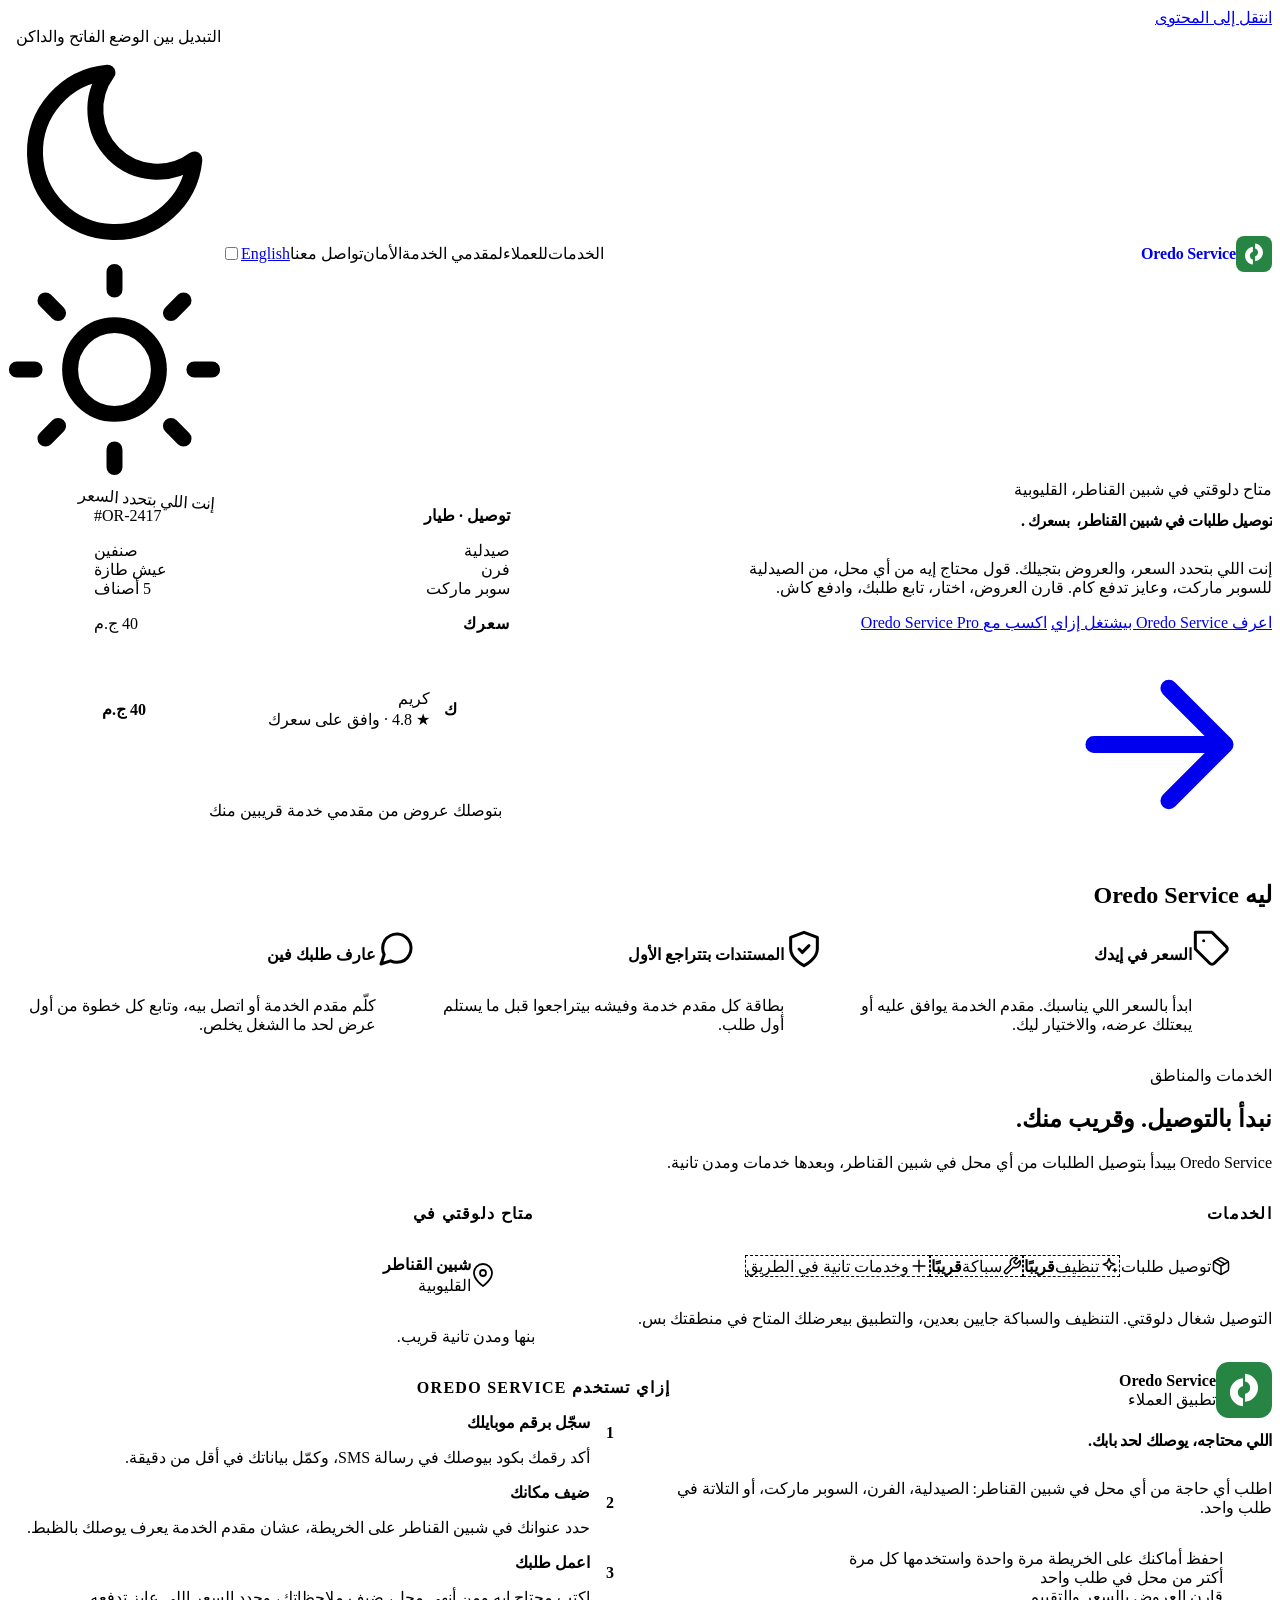
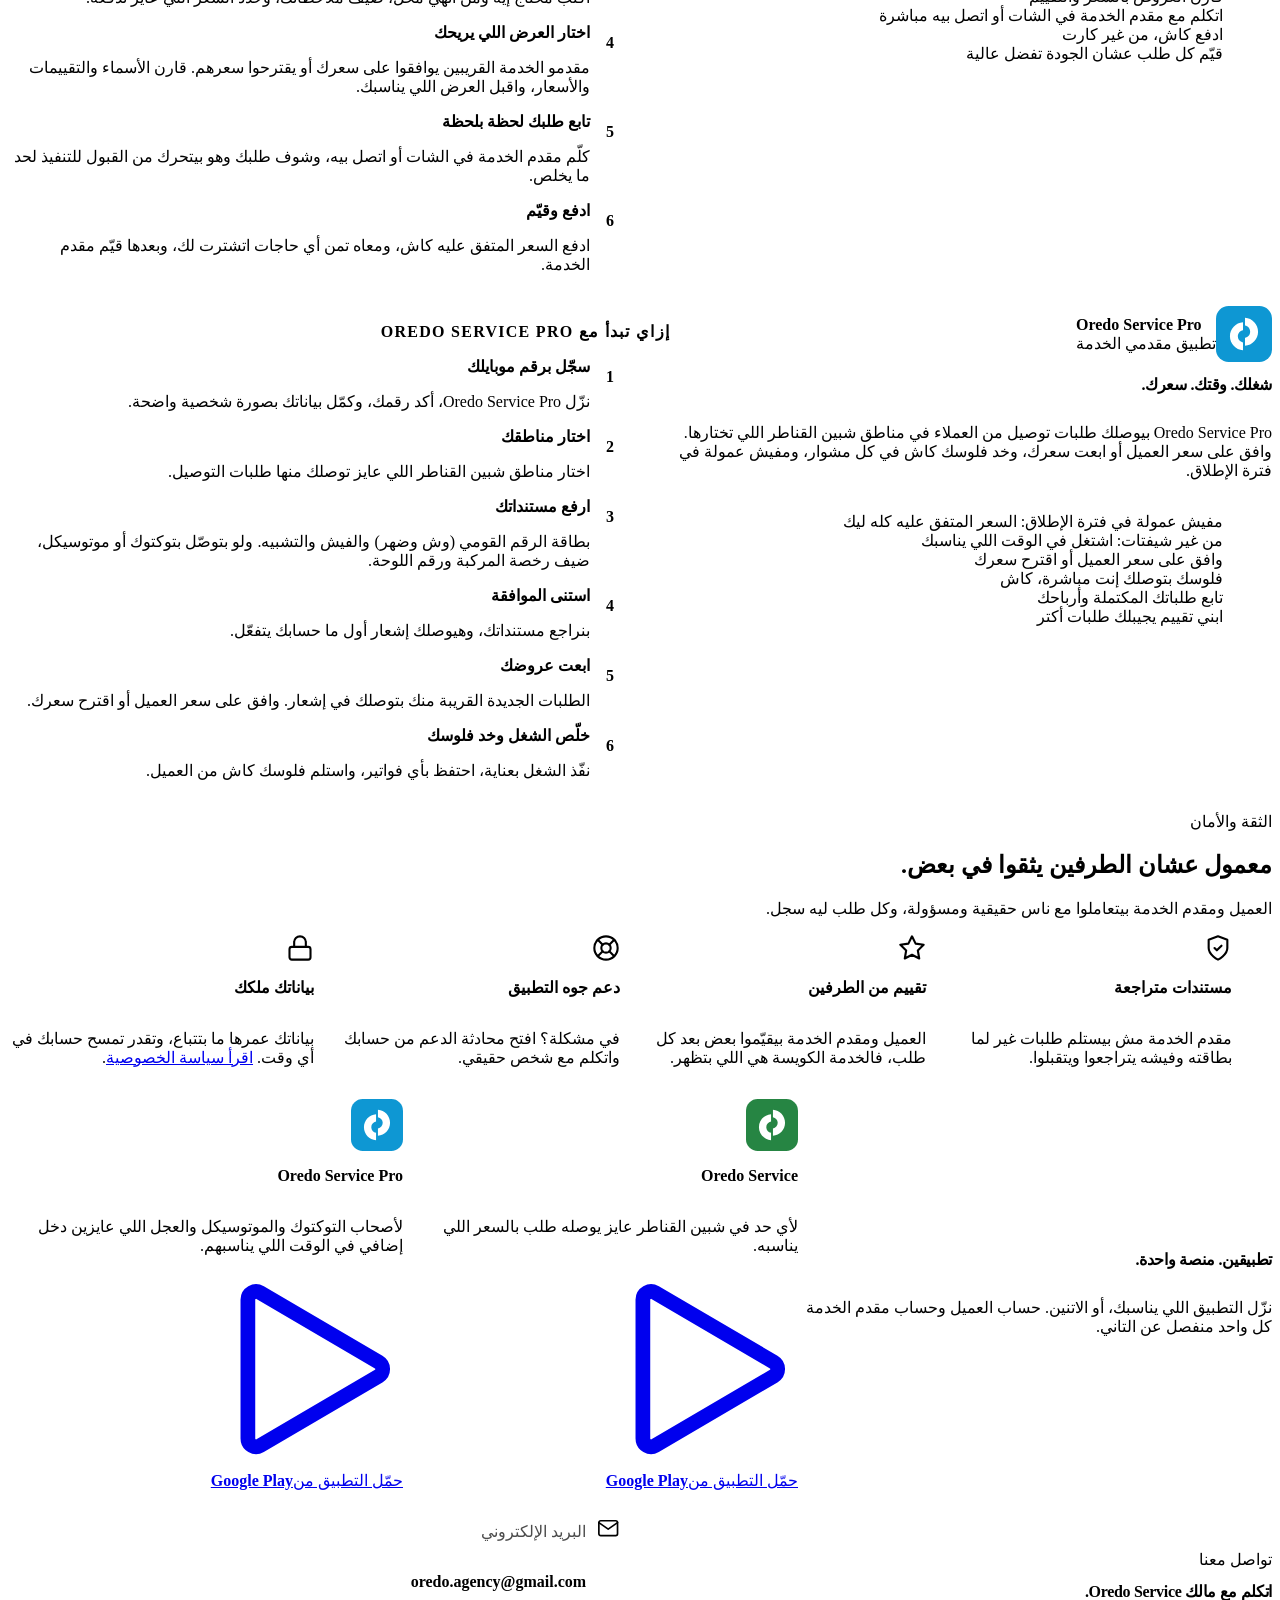
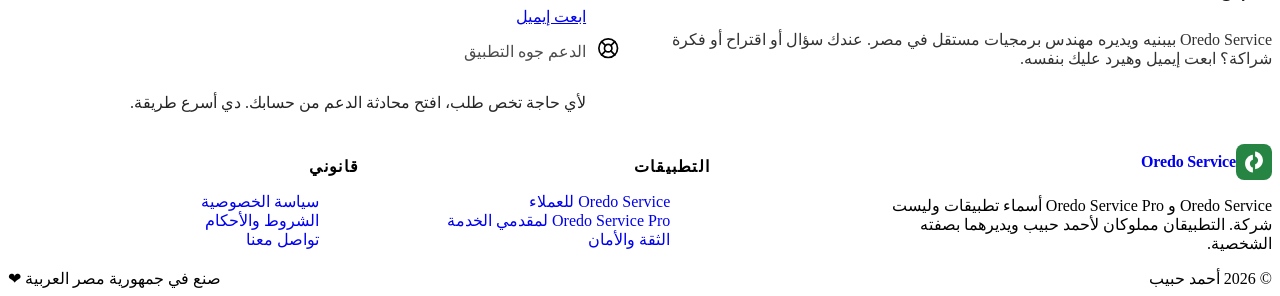
==== ar/index.html @ b75162b8 "SEO quick wins: launch scope, Oredo Service names, head tags, logo, sitemap" ====
<!doctype html>
<html lang="ar" dir="rtl">
<head>
  <meta charset="utf-8">
  <meta name="viewport" content="width=device-width, initial-scale=1">
  <title>Oredo Service | توصيل طلبات بسعرك في شبين القناطر</title>
  <meta name="description" content="اطلب أي حاجة من أي محل في شبين القناطر وحدد السعر اللي يناسبك. مقدمو خدمة قريبين يبعتولك عروضهم، تختار وتتابع وتدفع كاش. حمّل Oredo Service من Google Play.">
  <meta name="theme-color" content="#268543">
  <link rel="canonical" href="https://oredo-app.github.io/oredo/ar/">
  <link rel="alternate" hreflang="ar" href="https://oredo-app.github.io/oredo/ar/">
  <link rel="alternate" hreflang="en" href="https://oredo-app.github.io/oredo/en/">
  <link rel="alternate" hreflang="x-default" href="https://oredo-app.github.io/oredo/en/">
  <meta property="og:type" content="website">
  <meta property="og:site_name" content="Oredo Service">
  <meta property="og:locale" content="ar_EG">
  <meta property="og:locale:alternate" content="en_US">
  <meta property="og:url" content="https://oredo-app.github.io/oredo/ar/">
  <meta property="og:title" content="Oredo Service | توصيل طلبات بسعرك في شبين القناطر">
  <meta property="og:description" content="اطلب من أي محل في شبين القناطر وحدد سعرك. مقدمو خدمة قريبين يبعتولك عروضهم، تختار وتدفع كاش.">
  <meta property="og:image" content="https://oredo-app.github.io/oredo/assets/images/share/oredo-service-share-ar.jpg">
  <meta property="og:image:width" content="1200">
  <meta property="og:image:height" content="630">
  <meta property="og:image:alt" content="Oredo Service: توصيل طلبات بسعرك في شبين القناطر">
  <meta name="twitter:card" content="summary_large_image">
  <link rel="icon" href="../assets/icons/favicon.ico" sizes="48x48">
  <link rel="icon" href="../assets/icons/favicon.svg" type="image/svg+xml">
  <link rel="apple-touch-icon" href="../assets/icons/apple-touch-icon.png">
  <link rel="manifest" href="../assets/icons/site.webmanifest">
  <link rel="preconnect" href="https://fonts.googleapis.com">
  <link rel="preconnect" href="https://fonts.gstatic.com" crossorigin>
  <link rel="stylesheet" href="https://fonts.googleapis.com/css2?family=IBM+Plex+Mono:wght@500;600&family=Readex+Pro:wght@300..700&display=swap">
  <link rel="stylesheet" href="../assets/css/tokens.css">
  <link rel="stylesheet" href="../assets/css/base.css">
  <link rel="stylesheet" href="../assets/css/layout.css">
  <link rel="stylesheet" href="../assets/css/components.css">
  <link rel="stylesheet" href="../assets/css/home.css">
  <script type="application/ld+json">
  {
    "@context": "https://schema.org",
    "@graph": [
      {
        "@type": "WebSite",
        "@id": "https://oredo-app.github.io/oredo/#website",
        "url": "https://oredo-app.github.io/oredo/ar/",
        "name": "Oredo Service",
        "inLanguage": "ar",
        "publisher": {
          "@id": "https://oredo-app.github.io/oredo/#owner"
        }
      },
      {
        "@type": "Person",
        "@id": "https://oredo-app.github.io/oredo/#owner",
        "name": "Ahmed Habib"
      },
      {
        "@type": "MobileApplication",
        "@id": "https://oredo-app.github.io/oredo/#app-client",
        "name": "Oredo Service",
        "description": "توصيل طلبات من أي محل في شبين القناطر بالسعر اللي إنت تحدده. مقدمو خدمة قريبين بيبعتوا عروضهم، والدفع كاش.",
        "operatingSystem": "Android",
        "applicationCategory": "LifestyleApplication",
        "url": "https://play.google.com/store/apps/details?id=com.oredo.app.client",
        "image": "https://oredo-app.github.io/oredo/assets/images/brand/oredo-service-icon.svg",
        "offers": {
          "@type": "Offer",
          "price": "0",
          "priceCurrency": "EGP"
        },
        "author": {
          "@id": "https://oredo-app.github.io/oredo/#owner"
        }
      },
      {
        "@type": "MobileApplication",
        "@id": "https://oredo-app.github.io/oredo/#app-pro",
        "name": "Oredo Service Pro",
        "description": "طلبات توصيل في شبين القناطر لأصحاب التوكتوك والموتوسيكل والعجل. وافق على سعر العميل أو ابعت سعرك، وخد فلوسك كاش، ومفيش عمولة في فترة الإطلاق.",
        "operatingSystem": "Android",
        "applicationCategory": "BusinessApplication",
        "url": "https://play.google.com/store/apps/details?id=com.oredo.app.pro",
        "image": "https://oredo-app.github.io/oredo/assets/images/brand/oredo-service-pro-icon.svg",
        "offers": {
          "@type": "Offer",
          "price": "0",
          "priceCurrency": "EGP"
        },
        "author": {
          "@id": "https://oredo-app.github.io/oredo/#owner"
        }
      }
    ]
  }
  </script>
</head>
<body>
  <a class="skip-link" href="#main">انتقل إلى المحتوى</a>

  <header class="site-header">
    <div class="container site-header__inner">
      <a class="brand" href="./" aria-label="Oredo Service، الصفحة الرئيسية">
        <img class="brand__logo" src="../assets/images/brand/oredo-service-icon-small.svg" alt="" width="36" height="36">
        <span class="brand__name" lang="en" dir="ltr">Oredo Service</span>
      </a>
      <nav class="site-nav" aria-label="القائمة الرئيسية">
        <a href="#services">الخدمات</a>
        <a href="#client">للعملاء</a>
        <a href="#pro">لمقدمي الخدمة</a>
        <a href="#trust">الأمان</a>
        <a href="#contact">تواصل معنا</a>
      </nav>
      <div class="site-header__actions">
        <a class="icon-button" href="../en/" hreflang="en" lang="en">English</a>
        <input class="theme-switch__input" type="checkbox" id="theme-switch">
        <label class="icon-button theme-switch__label" for="theme-switch" title="تغيير المظهر">
          <span class="visually-hidden">التبديل بين الوضع الفاتح والداكن</span>
          <svg class="theme-switch__icon--moon" aria-hidden="true" viewBox="0 0 24 24" fill="none" stroke="currentColor" stroke-width="1.8" stroke-linecap="round" stroke-linejoin="round"><path d="M21 12.79A9 9 0 1 1 11.21 3 7 7 0 0 0 21 12.79z"/></svg>
          <svg class="theme-switch__icon--sun" aria-hidden="true" viewBox="0 0 24 24" fill="none" stroke="currentColor" stroke-width="1.8" stroke-linecap="round" stroke-linejoin="round"><circle cx="12" cy="12" r="5"/><path d="M12 1v2M12 21v2M4.22 4.22l1.42 1.42M18.36 18.36l1.42 1.42M1 12h2M21 12h2M4.22 19.78l1.42-1.42M18.36 5.64l1.42-1.42"/></svg>
        </label>
      </div>
    </div>
  </header>

  <main id="main">
    <section class="hero" aria-labelledby="hero-title">
      <div class="container hero__grid">
        <div class="hero__copy">
          <span class="eyebrow eyebrow--client">متاح دلوقتي في شبين القناطر، القليوبية</span>
          <h1 class="hero__title" id="hero-title">توصيل طلبات في شبين القناطر، <span class="nowrap"><span class="price-tag">بسعرك</span>.</span></h1>
          <p class="hero__lead">إنت اللي بتحدد السعر، والعروض بتجيلك. قول محتاج إيه من أي محل، من الصيدلية للسوبر ماركت، وعايز تدفع كام. قارن العروض، اختار، تابع طلبك، وادفع كاش.</p>
          <div class="hero__actions">
            <a class="button button--client" href="#client">
              اعرف Oredo Service بيشتغل إزاي
              <svg class="icon--directional" aria-hidden="true" viewBox="0 0 24 24" fill="none" stroke="currentColor" stroke-width="1.8" stroke-linecap="round" stroke-linejoin="round"><path d="M5 12h14M13 6l6 6-6 6"/></svg>
            </a>
            <a class="button button--outline" href="#pro">اكسب مع Oredo Service Pro</a>
          </div>
        </div>

        <figure class="offer-board" aria-label="مثال توضيحي لطلب على Oredo Service بتوصله عروض">
          <span class="offer-board__note" aria-hidden="true">إنت اللي بتحدد السعر</span>
          <div class="offer-board__header">
            <span class="offer-board__service">توصيل · طيار</span>
            <span class="offer-board__id mono" dir="ltr">#OR-2417</span>
          </div>
          <ul class="offer-board__items">
            <li><span>صيدلية</span><span>صنفين</span></li>
            <li><span>فرن</span><span>عيش طازة</span></li>
            <li><span>سوبر ماركت</span><span>5 أصناف</span></li>
          </ul>
          <div class="offer-board__budget">
            <span class="offer-board__label">سعرك</span>
            <span class="price-tag">40 ج.م</span>
          </div>
          <ol class="offer-list">
            <li class="offer">
              <span class="offer__avatar" aria-hidden="true">م</span>
              <span><span class="offer__name">محمود</span><span class="offer__meta">★ 4.9 · توكتوك</span></span>
              <span class="offer__price">45 ج.م</span>
            </li>
            <li class="offer offer--chosen">
              <span class="offer__avatar" aria-hidden="true">ك</span>
              <span><span class="offer__name">كريم</span><span class="offer__meta">★ 4.8 · وافق على سعرك</span></span>
              <span class="offer__price">40 ج.م</span>
            </li>
            <li class="offer">
              <span class="offer__avatar" aria-hidden="true">ي</span>
              <span><span class="offer__name">يوسف</span><span class="offer__meta">★ 4.7 · عجلة</span></span>
              <span class="offer__price">50 ج.م</span>
            </li>
          </ol>
          <p class="offer-board__status"><span class="offer-board__pulse" aria-hidden="true"></span>بتوصلك عروض من مقدمي خدمة قريبين منك</p>
        </figure>
      </div>
    </section>

    <section class="promises" aria-labelledby="promises-title">
      <div class="container">
        <h2 class="visually-hidden" id="promises-title">ليه Oredo Service</h2>
        <ul class="promises__list">
          <li class="promise">
            <svg aria-hidden="true" viewBox="0 0 24 24" fill="none" stroke="currentColor" stroke-width="1.8" stroke-linecap="round" stroke-linejoin="round"><path d="M20.59 13.41l-7.17 7.17a2 2 0 0 1-2.83 0L2 12V2h10l8.59 8.59a2 2 0 0 1 0 2.82z"/><path d="M7 7h.01"/></svg>
            <h3>السعر في إيدك</h3>
            <p>ابدأ بالسعر اللي يناسبك. مقدم الخدمة يوافق عليه أو يبعتلك عرضه، والاختيار ليك.</p>
          </li>
          <li class="promise">
            <svg aria-hidden="true" viewBox="0 0 24 24" fill="none" stroke="currentColor" stroke-width="1.8" stroke-linecap="round" stroke-linejoin="round"><path d="M12 22s8-4 8-10V5l-8-3-8 3v7c0 6 8 10 8 10z"/><path d="m9 12 2 2 4-4"/></svg>
            <h3>المستندات بتتراجع الأول</h3>
            <p>بطاقة كل مقدم خدمة وفيشه بيتراجعوا قبل ما يستلم أول طلب.</p>
          </li>
          <li class="promise">
            <svg aria-hidden="true" viewBox="0 0 24 24" fill="none" stroke="currentColor" stroke-width="1.8" stroke-linecap="round" stroke-linejoin="round"><path d="M21 11.5a8.38 8.38 0 0 1-.9 3.8 8.5 8.5 0 0 1-7.6 4.7 8.38 8.38 0 0 1-3.8-.9L3 21l1.9-5.7a8.38 8.38 0 0 1-.9-3.8 8.5 8.5 0 0 1 4.7-7.6 8.38 8.38 0 0 1 3.8-.9h.5a8.48 8.48 0 0 1 8 8v.5z"/></svg>
            <h3>عارف طلبك فين</h3>
            <p>كلّم مقدم الخدمة أو اتصل بيه، وتابع كل خطوة من أول عرض لحد ما الشغل يخلص.</p>
          </li>
        </ul>
      </div>
    </section>

    <section class="coverage" id="services" aria-labelledby="services-title">
      <div class="container">
        <div class="section-heading">
          <span class="eyebrow eyebrow--client">الخدمات والمناطق</span>
          <h2 id="services-title">نبدأ بالتوصيل. وقريب منك.</h2>
          <p>Oredo Service بيبدأ بتوصيل الطلبات من أي محل في شبين القناطر، وبعدها خدمات ومدن تانية.</p>
        </div>
        <div class="coverage__grid">
          <div class="coverage-panel">
            <h3 class="coverage-panel__title">الخدمات</h3>
            <ul class="service-chips">
              <li class="service-chip"><svg aria-hidden="true" viewBox="0 0 24 24" fill="none" stroke="currentColor" stroke-width="1.8" stroke-linecap="round" stroke-linejoin="round"><path d="M16.5 9.4 7.55 4.24"/><path d="M21 16V8a2 2 0 0 0-1-1.73l-7-4a2 2 0 0 0-2 0l-7 4A2 2 0 0 0 3 8v8a2 2 0 0 0 1 1.73l7 4a2 2 0 0 0 2 0l7-4A2 2 0 0 0 21 16z"/><path d="M3.27 6.96 12 12.01l8.73-5.05M12 22.08V12"/></svg>توصيل طلبات</li>
              <li class="service-chip"><svg aria-hidden="true" viewBox="0 0 24 24" fill="none" stroke="currentColor" stroke-width="1.8" stroke-linecap="round" stroke-linejoin="round"><path d="M12 3l1.9 5.1L19 10l-5.1 1.9L12 17l-1.9-5.1L5 10l5.1-1.9z"/><path d="M19 15v4M17 17h4"/></svg>تنظيف<span class="service-chip__tag">قريبًا</span></li>
              <li class="service-chip"><svg aria-hidden="true" viewBox="0 0 24 24" fill="none" stroke="currentColor" stroke-width="1.8" stroke-linecap="round" stroke-linejoin="round"><path d="M14.7 6.3a1 1 0 0 0 0 1.4l1.6 1.6a1 1 0 0 0 1.4 0l3.77-3.77a6 6 0 0 1-7.94 7.94l-6.91 6.91a2.12 2.12 0 0 1-3-3l6.91-6.91a6 6 0 0 1 7.94-7.94l-3.76 3.76z"/></svg>سباكة<span class="service-chip__tag">قريبًا</span></li>
              <li class="service-chip service-chip--more"><svg aria-hidden="true" viewBox="0 0 24 24" fill="none" stroke="currentColor" stroke-width="1.8" stroke-linecap="round" stroke-linejoin="round"><path d="M12 5v14M5 12h14"/></svg>وخدمات تانية في الطريق</li>
            </ul>
            <p class="coverage-panel__note">التوصيل شغال دلوقتي. التنظيف والسباكة جايين بعدين، والتطبيق بيعرضلك المتاح في منطقتك بس.</p>
          </div>
          <div class="coverage-panel">
            <h3 class="coverage-panel__title">متاح دلوقتي في</h3>
            <ul class="city-list">
              <li class="city"><svg aria-hidden="true" viewBox="0 0 24 24" fill="none" stroke="currentColor" stroke-width="1.8" stroke-linecap="round" stroke-linejoin="round"><path d="M21 10c0 7-9 13-9 13s-9-6-9-13a9 9 0 0 1 18 0z"/><circle cx="12" cy="10" r="3"/></svg><span><strong>شبين القناطر</strong><span class="city__region">القليوبية</span></span></li>
            </ul>
            <p class="coverage-panel__note">بنها ومدن تانية قريب.</p>
          </div>
        </div>
      </div>
    </section>

    <section class="app-section app-section--client" id="client" aria-labelledby="client-title">
      <div class="container app-section__grid">
        <div class="app-section__intro">
          <div class="app-section__identity">
            <img src="../assets/images/brand/oredo-service-icon.svg" alt="" width="56" height="56">
            <div>
              <strong lang="en" dir="ltr">Oredo Service</strong>
              <span>تطبيق العملاء</span>
            </div>
          </div>
          <h2 id="client-title">اللي محتاجه، يوصلك لحد بابك.</h2>
          <p>اطلب أي حاجة من أي محل في شبين القناطر: الصيدلية، الفرن، السوبر ماركت، أو التلاتة في طلب واحد.</p>
          <ul class="feature-list">
            <li>احفظ أماكنك على الخريطة مرة واحدة واستخدمها كل مرة</li>
            <li>أكتر من محل في طلب واحد</li>
            <li>قارن العروض بالسعر والتقييم</li>
            <li>اتكلم مع مقدم الخدمة في الشات أو اتصل بيه مباشرة</li>
            <li>ادفع كاش، من غير كارت</li>
            <li>قيّم كل طلب عشان الجودة تفضل عالية</li>
          </ul>
        </div>

        <div class="steps">
          <h3 class="steps__title" id="client-steps-title">إزاي تستخدم Oredo Service</h3>
          <ol class="steps__list" aria-labelledby="client-steps-title">
            <li class="step">
              <div>
                <h4>سجّل برقم موبايلك</h4>
                <p>أكد رقمك بكود بيوصلك في رسالة SMS، وكمّل بياناتك في أقل من دقيقة.</p>
              </div>
            </li>
            <li class="step">
              <div>
                <h4>ضيف مكانك</h4>
                <p>حدد عنوانك في شبين القناطر على الخريطة، عشان مقدم الخدمة يعرف يوصلك بالظبط.</p>
              </div>
            </li>
            <li class="step">
              <div>
                <h4>اعمل طلبك</h4>
                <p>اكتب محتاج إيه ومن أنهي محل، ضيف ملاحظاتك، وحدد السعر اللي عايز تدفعه.</p>
              </div>
            </li>
            <li class="step">
              <div>
                <h4>اختار العرض اللي يريحك</h4>
                <p>مقدمو الخدمة القريبين يوافقوا على سعرك أو يقترحوا سعرهم. قارن الأسماء والتقييمات والأسعار، واقبل العرض اللي يناسبك.</p>
              </div>
            </li>
            <li class="step">
              <div>
                <h4>تابع طلبك لحظة بلحظة</h4>
                <p>كلّم مقدم الخدمة في الشات أو اتصل بيه، وشوف طلبك وهو بيتحرك من القبول للتنفيذ لحد ما يخلص.</p>
              </div>
            </li>
            <li class="step">
              <div>
                <h4>ادفع وقيّم</h4>
                <p>ادفع السعر المتفق عليه كاش، ومعاه تمن أي حاجات اتشترت لك، وبعدها قيّم مقدم الخدمة.</p>
              </div>
            </li>
          </ol>
        </div>
      </div>
    </section>

    <section class="app-section app-section--pro" id="pro" aria-labelledby="pro-title">
      <div class="container app-section__grid">
        <div class="app-section__intro">
          <div class="app-section__identity">
            <img src="../assets/images/brand/oredo-service-pro-icon.svg" alt="" width="56" height="56">
            <div>
              <strong lang="en" dir="ltr">Oredo Service Pro</strong>
              <span>تطبيق مقدمي الخدمة</span>
            </div>
          </div>
          <h2 id="pro-title">شغلك. وقتك. سعرك.</h2>
          <p>Oredo Service Pro بيوصلك طلبات توصيل من العملاء في مناطق شبين القناطر اللي تختارها. وافق على سعر العميل أو ابعت سعرك، وخد فلوسك كاش في كل مشوار، ومفيش عمولة في فترة الإطلاق.</p>
          <ul class="feature-list">
            <li>مفيش عمولة في فترة الإطلاق: السعر المتفق عليه كله ليك</li>
            <li>من غير شيفتات: اشتغل في الوقت اللي يناسبك</li>
            <li>وافق على سعر العميل أو اقترح سعرك</li>
            <li>فلوسك بتوصلك إنت مباشرة، كاش</li>
            <li>تابع طلباتك المكتملة وأرباحك</li>
            <li>ابني تقييم يجيبلك طلبات أكتر</li>
          </ul>
        </div>

        <div class="steps">
          <h3 class="steps__title" id="pro-steps-title">إزاي تبدأ مع Oredo Service Pro</h3>
          <ol class="steps__list" aria-labelledby="pro-steps-title">
            <li class="step">
              <div>
                <h4>سجّل برقم موبايلك</h4>
                <p>نزّل Oredo Service Pro، أكد رقمك، وكمّل بياناتك بصورة شخصية واضحة.</p>
              </div>
            </li>
            <li class="step">
              <div>
                <h4>اختار مناطقك</h4>
                <p>اختار مناطق شبين القناطر اللي عايز توصلك منها طلبات التوصيل.</p>
              </div>
            </li>
            <li class="step">
              <div>
                <h4>ارفع مستنداتك</h4>
                <p>بطاقة الرقم القومي (وش وضهر) والفيش والتشبيه. ولو بتوصّل بتوكتوك أو موتوسيكل، ضيف رخصة المركبة ورقم اللوحة.</p>
              </div>
            </li>
            <li class="step">
              <div>
                <h4>استنى الموافقة</h4>
                <p>بنراجع مستنداتك، وهيوصلك إشعار أول ما حسابك يتفعّل.</p>
              </div>
            </li>
            <li class="step">
              <div>
                <h4>ابعت عروضك</h4>
                <p>الطلبات الجديدة القريبة منك بتوصلك في إشعار. وافق على سعر العميل أو اقترح سعرك.</p>
              </div>
            </li>
            <li class="step">
              <div>
                <h4>خلّص الشغل وخد فلوسك</h4>
                <p>نفّذ الشغل بعناية، احتفظ بأي فواتير، واستلم فلوسك كاش من العميل.</p>
              </div>
            </li>
          </ol>
        </div>
      </div>
    </section>

    <section class="trust" id="trust" aria-labelledby="trust-title">
      <div class="container">
        <div class="section-heading">
          <span class="eyebrow eyebrow--client">الثقة والأمان</span>
          <h2 id="trust-title">معمول عشان الطرفين يثقوا في بعض.</h2>
          <p>العميل ومقدم الخدمة بيتعاملوا مع ناس حقيقية ومسؤولة، وكل طلب ليه سجل.</p>
        </div>
        <ul class="trust__grid">
          <li class="trust-card">
            <svg aria-hidden="true" viewBox="0 0 24 24" fill="none" stroke="currentColor" stroke-width="1.8" stroke-linecap="round" stroke-linejoin="round"><path d="M12 22s8-4 8-10V5l-8-3-8 3v7c0 6 8 10 8 10z"/><path d="m9 12 2 2 4-4"/></svg>
            <h3>مستندات متراجعة</h3>
            <p>مقدم الخدمة مش بيستلم طلبات غير لما بطاقته وفيشه يتراجعوا ويتقبلوا.</p>
          </li>
          <li class="trust-card">
            <svg aria-hidden="true" viewBox="0 0 24 24" fill="none" stroke="currentColor" stroke-width="1.8" stroke-linecap="round" stroke-linejoin="round"><path d="M12 2l3.09 6.26L22 9.27l-5 4.87 1.18 6.88L12 17.77l-6.18 3.25L7 14.14 2 9.27l6.91-1.01L12 2z"/></svg>
            <h3>تقييم من الطرفين</h3>
            <p>العميل ومقدم الخدمة بيقيّموا بعض بعد كل طلب، فالخدمة الكويسة هي اللي بتظهر.</p>
          </li>
          <li class="trust-card">
            <svg aria-hidden="true" viewBox="0 0 24 24" fill="none" stroke="currentColor" stroke-width="1.8" stroke-linecap="round" stroke-linejoin="round"><circle cx="12" cy="12" r="10"/><circle cx="12" cy="12" r="4"/><path d="m4.93 4.93 4.24 4.24M14.83 14.83l4.24 4.24M14.83 9.17l4.24-4.24M4.93 19.07l4.24-4.24"/></svg>
            <h3>دعم جوه التطبيق</h3>
            <p>في مشكلة؟ افتح محادثة الدعم من حسابك واتكلم مع شخص حقيقي.</p>
          </li>
          <li class="trust-card">
            <svg aria-hidden="true" viewBox="0 0 24 24" fill="none" stroke="currentColor" stroke-width="1.8" stroke-linecap="round" stroke-linejoin="round"><rect x="3" y="11" width="18" height="11" rx="2"/><path d="M7 11V7a5 5 0 0 1 10 0v4"/></svg>
            <h3>بياناتك ملكك</h3>
            <p>بياناتك عمرها ما بتتباع، وتقدر تمسح حسابك في أي وقت. <a href="privacy.html">اقرأ سياسة الخصوصية</a>.</p>
          </li>
        </ul>
      </div>
    </section>

    <section class="download" id="download" aria-labelledby="download-title">
      <div class="container">
        <div class="download__panel">
          <div class="download__copy">
            <h2 id="download-title">تطبيقين. منصة واحدة.</h2>
            <p>نزّل التطبيق اللي يناسبك، أو الاتنين. حساب العميل وحساب مقدم الخدمة كل واحد منفصل عن التاني.</p>
          </div>
          <article class="app-card">
            <img src="../assets/images/brand/oredo-service-icon.svg" alt="" width="52" height="52">
            <h3 lang="en" dir="ltr">Oredo Service</h3>
            <p>لأي حد في شبين القناطر عايز يوصله طلب بالسعر اللي يناسبه.</p>
            <a class="store-badge" href="https://play.google.com/store/apps/details?id=com.oredo.app.client" target="_blank" rel="noopener" aria-label="حمّل Oredo Service من Google Play">
              <svg aria-hidden="true" viewBox="0 0 24 24" fill="none" stroke="currentColor" stroke-width="1.8" stroke-linecap="round" stroke-linejoin="round"><path d="M5 3.5v17a1 1 0 0 0 1.5.86l14.5-8.5a1 1 0 0 0 0-1.72L6.5 2.64A1 1 0 0 0 5 3.5z"/></svg>
              <span>حمّل التطبيق من<strong>Google Play</strong></span>
            </a>
          </article>
          <article class="app-card">
            <img src="../assets/images/brand/oredo-service-pro-icon.svg" alt="" width="52" height="52">
            <h3 lang="en" dir="ltr">Oredo Service Pro</h3>
            <p>لأصحاب التوكتوك والموتوسيكل والعجل اللي عايزين دخل إضافي في الوقت اللي يناسبهم.</p>
            <a class="store-badge" href="https://play.google.com/store/apps/details?id=com.oredo.app.pro" target="_blank" rel="noopener" aria-label="حمّل Oredo Service Pro من Google Play">
              <svg aria-hidden="true" viewBox="0 0 24 24" fill="none" stroke="currentColor" stroke-width="1.8" stroke-linecap="round" stroke-linejoin="round"><path d="M5 3.5v17a1 1 0 0 0 1.5.86l14.5-8.5a1 1 0 0 0 0-1.72L6.5 2.64A1 1 0 0 0 5 3.5z"/></svg>
              <span>حمّل التطبيق من<strong>Google Play</strong></span>
            </a>
          </article>
        </div>
      </div>
    </section>

    <section class="contact" id="contact" aria-labelledby="contact-title">
      <div class="container">
        <div class="contact__card">
          <div class="contact__copy">
            <span class="eyebrow">تواصل معنا</span>
            <h2 id="contact-title">اتكلم مع مالك Oredo Service.</h2>
            <p>Oredo Service بيبنيه ويديره مهندس برمجيات مستقل في مصر. عندك سؤال أو اقتراح أو فكرة شراكة؟ ابعت إيميل وهيرد عليك بنفسه.</p>
          </div>
          <ul class="contact__channels">
            <li class="contact-channel">
              <span class="contact-channel__icon"><svg aria-hidden="true" viewBox="0 0 24 24" fill="none" stroke="currentColor" stroke-width="1.8" stroke-linecap="round" stroke-linejoin="round"><rect x="2" y="4" width="20" height="16" rx="2"/><path d="m22 6-10 7L2 6"/></svg></span>
              <div class="contact-channel__body">
                <h3>البريد الإلكتروني</h3>
                <p class="contact-channel__value mono" dir="ltr">oredo.agency@gmail.com</p>
              </div>
              <a class="button button--client contact-channel__action" href="mailto:oredo.agency@gmail.com">ابعت إيميل</a>
            </li>
            <li class="contact-channel">
              <span class="contact-channel__icon"><svg aria-hidden="true" viewBox="0 0 24 24" fill="none" stroke="currentColor" stroke-width="1.8" stroke-linecap="round" stroke-linejoin="round"><circle cx="12" cy="12" r="10"/><circle cx="12" cy="12" r="4"/><path d="m4.93 4.93 4.24 4.24M14.83 14.83l4.24 4.24M14.83 9.17l4.24-4.24M4.93 19.07l4.24-4.24"/></svg></span>
              <div class="contact-channel__body">
                <h3>الدعم جوه التطبيق</h3>
                <p>لأي حاجة تخص طلب، افتح محادثة الدعم من حسابك. دي أسرع طريقة.</p>
              </div>
            </li>
          </ul>
        </div>
      </div>
    </section>
  </main>

  <footer class="site-footer">
    <div class="container">
      <div class="site-footer__grid">
        <div class="site-footer__about">
          <a class="brand" href="./">
            <img class="brand__logo" src="../assets/images/brand/oredo-service-icon-small.svg" alt="" width="36" height="36">
            <span lang="en" dir="ltr">Oredo Service</span>
          </a>
          <p>Oredo Service و Oredo Service Pro أسماء تطبيقات وليست شركة. التطبيقان مملوكان لأحمد حبيب ويديرهما بصفته الشخصية.</p>
        </div>
        <div>
          <h2 class="site-footer__title">التطبيقات</h2>
          <ul class="site-footer__links">
            <li><a href="#client">Oredo Service للعملاء</a></li>
            <li><a href="#pro">Oredo Service Pro لمقدمي الخدمة</a></li>
            <li><a href="#trust">الثقة والأمان</a></li>
          </ul>
        </div>
        <div>
          <h2 class="site-footer__title">قانوني</h2>
          <ul class="site-footer__links">
            <li><a href="privacy.html">سياسة الخصوصية</a></li>
            <li><a href="terms.html">الشروط والأحكام</a></li>
            <li><a href="#contact">تواصل معنا</a></li>
          </ul>
        </div>
      </div>
      <div class="site-footer__bottom">
        <span>© 2026 أحمد حبيب</span>
        <span>صنع في جمهورية مصر العربية <span class="site-footer__heart" aria-hidden="true">❤</span></span>
      </div>
    </div>
  </footer>
</body>
</html>
---- assets/css/layout.css ----
.container {
  width: 100%;
  max-width: var(--page-max-width);
  margin-inline: auto;
  padding-inline: var(--page-gutter);
}

.site-header {
  position: sticky;
  inset-block-start: 0;
  z-index: 50;
  background: color-mix(in srgb, var(--color-page) 82%, transparent);
  backdrop-filter: blur(14px) saturate(1.4);
  -webkit-backdrop-filter: blur(14px) saturate(1.4);
  border-block-end: 1px solid var(--color-line);
}

.site-header__inner {
  display: flex;
  align-items: center;
  gap: var(--space-5);
  min-height: var(--header-height);
}

.brand {
  display: inline-flex;
  align-items: center;
  gap: var(--space-2);
  text-decoration: none;
  font-weight: 700;
  font-size: var(--text-lg);
  letter-spacing: -0.01em;
}

.brand__logo {
  width: 2.25rem;
  height: 2.25rem;
}

.site-nav {
  display: flex;
  gap: var(--space-1);
  margin-inline-start: auto;
}

.site-nav a {
  padding: var(--space-2) var(--space-3);
  border-radius: var(--radius-pill);
  font-size: var(--text-sm);
  font-weight: 450;
  color: var(--color-ink-soft);
  text-decoration: none;
  transition: background-color 0.2s, color 0.2s;
}

.site-nav a:hover {
  background: var(--color-surface-muted);
  color: var(--color-ink);
}

.site-header__actions {
  display: flex;
  align-items: center;
  gap: var(--space-2);
}

.site-footer {
  margin-block-start: var(--space-9);
  padding-block: var(--space-8) var(--space-6);
  background: var(--color-surface);
  border-block-start: 1px solid var(--color-line);
}

.site-footer__grid {
  display: grid;
  grid-template-columns: 1.6fr 1fr 1fr;
  gap: var(--space-7);
}

.site-footer__about {
  display: grid;
  gap: var(--space-4);
  max-width: 26rem;
}

.site-footer__about p {
  color: var(--color-ink-soft);
  font-size: var(--text-sm);
}

.site-footer__title {
  margin-block-end: var(--space-4);
  font-size: var(--text-xs);
  font-weight: 600;
  letter-spacing: 0.08em;
  text-transform: uppercase;
  color: var(--color-ink-soft);
}

.site-footer__links {
  display: grid;
  gap: var(--space-2);
  list-style: none;
}

.site-footer__links a {
  text-decoration: none;
  font-size: var(--text-sm);
}

.site-footer__links a:hover {
  color: var(--color-client);
  text-decoration: underline;
  text-underline-offset: 0.25em;
}

.site-footer__bottom {
  display: flex;
  flex-wrap: wrap;
  justify-content: space-between;
  gap: var(--space-3);
  margin-block-start: var(--space-8);
  padding-block-start: var(--space-5);
  border-block-start: 1px solid var(--color-line);
  font-size: var(--text-xs);
  color: var(--color-ink-soft);
}

.site-footer__heart {
  color: var(--color-heart);
}

@media (max-width: 60rem) {
  .site-nav {
    display: none;
  }

  .site-header__actions {
    margin-inline-start: auto;
  }

  .site-footer__grid {
    grid-template-columns: 1fr 1fr;
  }

  .site-footer__about {
    grid-column: 1 / -1;
  }
}

@media (max-width: 30rem) {
  .brand__name {
    display: none;
  }
}
---- assets/css/home.css ----
.hero {
  position: relative;
  padding-block: var(--space-8) var(--space-9);
  overflow: clip;
}

.hero::before {
  content: "";
  position: absolute;
  inset: -20% -10% auto;
  height: 38rem;
  background:
    radial-gradient(closest-side at 25% 40%, color-mix(in srgb, var(--color-client) 18%, transparent), transparent),
    radial-gradient(closest-side at 80% 30%, color-mix(in srgb, var(--color-pro-bright) 14%, transparent), transparent);
  pointer-events: none;
  z-index: -1;
}

.hero__grid {
  display: grid;
  grid-template-columns: 1.15fr 1fr;
  align-items: center;
  gap: var(--space-8);
}

.hero__copy {
  display: grid;
  gap: var(--space-5);
  justify-items: start;
}

.hero__title {
  font-size: var(--text-display);
  font-weight: 700;
  letter-spacing: -0.035em;
  line-height: 1.08;
}

.hero__title .price-tag {
  font-family: inherit;
  font-size: 0.92em;
  padding: 0 0.22em;
  border-radius: 0.18em;
  transform: rotate(-2deg);
}

.hero__lead {
  max-width: 34rem;
  font-size: var(--text-lg);
  color: var(--color-ink-soft);
}

.hero__actions {
  display: flex;
  flex-wrap: wrap;
  gap: var(--space-3);
  margin-block-start: var(--space-2);
}

.offer-board {
  position: relative;
  display: grid;
  gap: var(--space-4);
  width: min(100%, 26rem);
  margin-inline: auto;
  padding: var(--space-5);
  border: 1px solid var(--color-line);
  border-radius: var(--radius-lg);
  background: var(--color-surface);
  box-shadow: var(--shadow-card);
}

.offer-board__header {
  display: flex;
  justify-content: space-between;
  align-items: baseline;
  gap: var(--space-3);
}

.offer-board__service {
  font-weight: 600;
}

.offer-board__id {
  font-size: var(--text-xs);
  color: var(--color-ink-soft);
}

.offer-board__items {
  display: grid;
  gap: var(--space-2);
  padding: var(--space-4);
  border-radius: var(--radius-md);
  background: var(--color-surface-muted);
  font-size: var(--text-sm);
  list-style: none;
}

.offer-board__items li {
  display: flex;
  justify-content: space-between;
  gap: var(--space-3);
}

.offer-board__items span:last-child {
  color: var(--color-ink-soft);
}

.offer-board__budget {
  display: flex;
  justify-content: space-between;
  align-items: center;
  font-size: var(--text-sm);
}

.offer-board__label {
  font-size: var(--text-xs);
  font-weight: 600;
  letter-spacing: 0.06em;
  text-transform: uppercase;
  color: var(--color-ink-soft);
}

.offer-list {
  display: grid;
  gap: var(--space-2);
  list-style: none;
}

.offer {
  display: grid;
  grid-template-columns: auto 1fr auto;
  align-items: center;
  gap: var(--space-3);
  padding: var(--space-3);
  border: 1px solid var(--color-line);
  border-radius: var(--radius-md);
  font-size: var(--text-sm);
  opacity: 0;
  animation: offer-arrive 0.6s var(--ease-out) forwards;
}

.offer:nth-child(1) {
  animation-delay: 0.6s;
}

.offer:nth-child(2) {
  animation-delay: 1.5s;
}

.offer:nth-child(3) {
  animation-delay: 2.4s;
}

.offer__avatar {
  display: grid;
  place-items: center;
  width: 2.5rem;
  height: 2.5rem;
  border-radius: 50%;
  background: var(--color-pro-tint);
  color: var(--color-pro);
  font-weight: 650;
}

.offer__name {
  display: block;
  font-weight: 550;
  line-height: 1.3;
}

.offer__meta {
  font-size: var(--text-xs);
  color: var(--color-ink-soft);
}

.offer__price {
  font-family: var(--font-mono);
  font-weight: 600;
}

.offer.offer--chosen {
  animation-name: offer-arrive, offer-choose;
  animation-duration: 0.6s, 0.5s;
  animation-delay: 1.5s, 3.6s;
  animation-fill-mode: forwards, forwards;
}

.offer--chosen .offer__price {
  animation: price-highlight 0.5s 3.6s forwards;
  padding: 0.1em 0.5em;
  border-radius: var(--radius-sm);
}

.offer-board__status {
  display: flex;
  align-items: center;
  gap: var(--space-2);
  font-size: var(--text-xs);
  color: var(--color-ink-soft);
}

.offer-board__pulse {
  width: 0.5rem;
  height: 0.5rem;
  border-radius: 50%;
  background: var(--color-client);
  animation: pulse 1.6s ease-in-out infinite;
}

.offer-board__note {
  position: absolute;
  inset-block-start: -1rem;
  inset-inline-end: -1rem;
  padding: var(--space-2) var(--space-3);
  border-radius: var(--radius-pill);
  background: var(--color-ink);
  color: var(--color-page);
  font-size: var(--text-xs);
  font-weight: 500;
  transform: rotate(4deg);
}

@keyframes offer-arrive {
  from {
    opacity: 0;
    transform: translateY(12px) scale(0.98);
  }

  to {
    opacity: 1;
    transform: none;
  }
}

@keyframes offer-choose {
  to {
    border-color: var(--color-client);
    background: var(--color-client-tint);
  }
}

@keyframes price-highlight {
  to {
    background: var(--color-price);
    color: var(--color-on-price);
  }
}

@keyframes pulse {
  50% {
    opacity: 0.3;
    transform: scale(0.7);
  }
}

.promises {
  padding-block: var(--space-6);
  border-block: 1px solid var(--color-line);
  background: var(--color-surface);
}

.promises__list {
  display: grid;
  grid-template-columns: repeat(3, 1fr);
  gap: var(--space-6);
  list-style: none;
}

.promise {
  display: grid;
  grid-template-columns: auto 1fr;
  gap: var(--space-1) var(--space-4);
  align-items: start;
}

.promise svg {
  grid-row: span 2;
  width: 2.5rem;
  height: 2.5rem;
  padding: var(--space-2);
  border-radius: var(--radius-sm);
  background: var(--color-client-tint);
  color: var(--color-client);
}

.promise h3 {
  font-size: var(--text-base);
}

.promise p {
  font-size: var(--text-sm);
  color: var(--color-ink-soft);
}

.coverage {
  padding-block: var(--space-9) 0;
}

.coverage__grid {
  display: grid;
  grid-template-columns: 1.4fr 1fr;
  gap: var(--space-4);
}

.coverage-panel {
  display: grid;
  align-content: start;
  gap: var(--space-5);
  padding: var(--space-6);
  border: 1px solid var(--color-line);
  border-radius: var(--radius-lg);
  background: var(--color-surface);
}

.coverage-panel__title {
  font-size: var(--text-xs);
  font-weight: 600;
  letter-spacing: 0.08em;
  text-transform: uppercase;
  color: var(--color-ink-soft);
}

.coverage-panel__note {
  font-size: var(--text-sm);
  color: var(--color-ink-soft);
}

.service-chips {
  display: flex;
  flex-wrap: wrap;
  gap: var(--space-3);
  list-style: none;
}

.service-chip {
  display: inline-flex;
  align-items: center;
  gap: var(--space-2);
  padding: var(--space-3) var(--space-5);
  border: 1.5px solid transparent;
  border-radius: var(--radius-pill);
  background: var(--color-client-tint);
  color: var(--color-client-strong);
  font-weight: 500;
}

.service-chip svg {
  width: 1.25rem;
  height: 1.25rem;
  flex: none;
}

.service-chip:has(.service-chip__tag) {
  border-color: var(--color-line);
  border-style: dashed;
  background: transparent;
  color: var(--color-ink-soft);
}

.service-chip__tag {
  padding: 0.125rem var(--space-2);
  border-radius: var(--radius-pill);
  background: var(--color-surface-muted);
  font-size: var(--text-xs);
  font-weight: 600;
}

.service-chip--more {
  border-color: var(--color-line);
  border-style: dashed;
  background: transparent;
  color: var(--color-ink-soft);
}

.city-list {
  display: grid;
  gap: var(--space-3);
  list-style: none;
}

.city {
  display: grid;
  grid-template-columns: auto 1fr;
  align-items: center;
  gap: var(--space-3);
  padding: var(--space-3) var(--space-4);
  border-radius: var(--radius-md);
  background: var(--color-surface-muted);
}

.city svg {
  width: 1.5rem;
  height: 1.5rem;
  color: var(--color-client);
}

.city strong {
  display: block;
  line-height: 1.3;
}

.city__region {
  font-size: var(--text-xs);
  color: var(--color-ink-soft);
}

.app-section {
  padding-block: var(--space-9) 0;
}

.app-section--client {
  --accent: var(--color-client);
  --accent-tint: var(--color-client-tint);
  --on-accent: var(--color-on-client);
}

.app-section--pro {
  --accent: var(--color-pro);
  --accent-tint: var(--color-pro-tint);
  --on-accent: var(--color-on-pro);
}

.app-section__grid {
  display: grid;
  grid-template-columns: 1fr 1.1fr;
  gap: var(--space-8);
  align-items: start;
}

.app-section__intro {
  position: sticky;
  inset-block-start: calc(var(--header-height) + var(--space-6));
  display: grid;
  gap: var(--space-5);
}

.app-section__identity {
  display: flex;
  align-items: center;
  gap: var(--space-3);
}

.app-section__identity img {
  width: 3.5rem;
  height: 3.5rem;
}

.app-section__identity strong {
  display: block;
  font-size: var(--text-lg);
  line-height: 1.2;
}

.app-section__identity span {
  font-size: var(--text-sm);
  color: var(--color-ink-soft);
}

.app-section__intro h2 {
  font-size: var(--text-2xl);
  letter-spacing: -0.02em;
}

.app-section__intro > p {
  font-size: var(--text-lg);
  color: var(--color-ink-soft);
}

.feature-list {
  display: grid;
  gap: var(--space-3);
  list-style: none;
}

.feature-list li {
  display: flex;
  gap: var(--space-3);
  align-items: baseline;
}

.feature-list li::before {
  content: "";
  flex: none;
  width: 0.55rem;
  height: 0.55rem;
  border-radius: 2px;
  background: var(--accent);
  transform: rotate(45deg) translateY(-0.1em);
}

.steps {
  padding: var(--space-6);
  border: 1px solid var(--color-line);
  border-radius: var(--radius-lg);
  background: var(--color-surface);
  box-shadow: var(--shadow-card);
}

.steps__list {
  counter-reset: step;
  display: grid;
  list-style: none;
}

.steps__title {
  margin-block-end: var(--space-5);
  font-size: var(--text-xs);
  font-weight: 600;
  letter-spacing: 0.08em;
  text-transform: uppercase;
  color: var(--accent);
}

.step {
  counter-increment: step;
  position: relative;
  display: grid;
  grid-template-columns: 2.5rem 1fr;
  gap: var(--space-4);
  padding-block-end: var(--space-6);
}

.step:last-child {
  padding-block-end: 0;
}

.step::before {
  content: counter(step);
  display: grid;
  place-items: center;
  width: 2.5rem;
  height: 2.5rem;
  border-radius: 50%;
  background: var(--accent-tint);
  color: var(--accent);
  font-family: var(--font-mono);
  font-weight: 600;
}

.step:not(:last-child)::after {
  content: "";
  position: absolute;
  inset-block: 2.75rem 0.25rem;
  inset-inline-start: calc(1.25rem - 1px);
  border-inline-start: 2px dashed var(--color-line);
}

.step h4 {
  margin-block: var(--space-2) var(--space-1);
  font-size: var(--text-base);
}

.step p {
  font-size: var(--text-sm);
  color: var(--color-ink-soft);
}

.step:last-child::before {
  background: var(--accent);
  color: var(--on-accent);
}

.trust {
  padding-block: var(--space-9) 0;
}

.trust__grid {
  display: grid;
  grid-template-columns: repeat(4, 1fr);
  gap: var(--space-4);
  list-style: none;
}

.trust-card {
  display: grid;
  align-content: start;
  gap: var(--space-3);
  padding: var(--space-5);
  border: 1px solid var(--color-line);
  border-radius: var(--radius-md);
  background: var(--color-surface);
}

.trust-card svg {
  width: 1.75rem;
  height: 1.75rem;
  color: var(--color-client);
}

.trust-card h3 {
  font-size: var(--text-base);
}

.trust-card p {
  font-size: var(--text-sm);
  color: var(--color-ink-soft);
}

.download {
  padding-block: var(--space-9) 0;
}

.download__panel {
  display: grid;
  grid-template-columns: 1.2fr 1fr 1fr;
  gap: var(--space-5);
  align-items: stretch;
  padding: var(--space-7);
  border-radius: var(--radius-lg);
  background:
    linear-gradient(135deg, color-mix(in srgb, var(--color-client) 14%, transparent), transparent 60%),
    linear-gradient(315deg, color-mix(in srgb, var(--color-pro-bright) 14%, transparent), transparent 60%),
    var(--color-surface);
  border: 1px solid var(--color-line);
}

.download__copy {
  display: grid;
  align-content: center;
  gap: var(--space-3);
}

.download__copy h2 {
  font-size: var(--text-xl);
  letter-spacing: -0.02em;
}

.download__copy p {
  color: var(--color-ink-soft);
}

.app-card {
  display: grid;
  grid-template-rows: auto auto 1fr auto;
  justify-items: start;
  align-content: start;
  gap: var(--space-3);
  padding: var(--space-5);
  border-radius: var(--radius-md);
  background: var(--color-page);
  border: 1px solid var(--color-line);
}

.app-card img {
  width: 3.25rem;
  height: 3.25rem;
}

.app-card h3 {
  font-size: var(--text-lg);
}

.app-card p {
  font-size: var(--text-sm);
  color: var(--color-ink-soft);
}

.app-card .store-badge {
  align-self: end;
}

.contact {
  padding-block: var(--space-9) 0;
}

.contact__card {
  display: grid;
  grid-template-columns: 1fr 1.1fr;
  align-items: center;
  gap: var(--space-7);
  padding: var(--space-7);
  border-radius: var(--radius-lg);
  background: var(--color-ink);
  color: var(--color-page);
}

.contact__card .eyebrow {
  color: var(--color-price);
}

.contact__copy {
  display: grid;
  align-content: center;
  gap: var(--space-4);
}

.contact__copy h2 {
  font-size: var(--text-2xl);
  letter-spacing: -0.02em;
}

.contact__copy p {
  opacity: 0.8;
}

.contact__channels {
  display: grid;
  gap: var(--space-3);
  list-style: none;
}

.contact-channel {
  display: grid;
  grid-template-columns: auto minmax(0, 1fr);
  align-items: start;
  gap: var(--space-2) var(--space-4);
  padding: var(--space-5);
  border: 1px solid color-mix(in srgb, var(--color-page) 14%, transparent);
  border-radius: var(--radius-md);
  background: color-mix(in srgb, var(--color-page) 5%, transparent);
}

.contact-channel__icon {
  display: grid;
  place-items: center;
  width: 2.75rem;
  height: 2.75rem;
  border-radius: var(--radius-sm);
  background: color-mix(in srgb, var(--color-price) 16%, transparent);
  color: var(--color-price);
}

.contact-channel__icon svg {
  width: 1.4rem;
  height: 1.4rem;
}

.contact-channel__body {
  display: grid;
  gap: var(--space-1);
}

.contact-channel__body h3 {
  font-size: var(--text-sm);
  font-weight: 500;
  opacity: 0.7;
}

.contact-channel__body p {
  font-size: var(--text-sm);
  opacity: 0.85;
}

.contact-channel__body .contact-channel__value {
  font-size: var(--text-lg);
  font-weight: 600;
  opacity: 1;
  overflow-wrap: anywhere;
}

.contact-channel__action {
  grid-column: 2;
  justify-self: start;
  margin-block-start: var(--space-2);
}

@media (prefers-reduced-motion: reduce) {
  .offer,
  .offer.offer--chosen,
  .offer--chosen .offer__price {
    animation-delay: 0s !important;
  }
}

@media (max-width: 60rem) {
  .hero__grid,
  .coverage__grid,
  .app-section__grid,
  .contact__card {
    grid-template-columns: minmax(0, 1fr);
  }

  .app-section__intro {
    position: static;
  }

  .promises__list {
    grid-template-columns: 1fr;
    gap: var(--space-5);
  }

  .trust__grid {
    grid-template-columns: repeat(2, 1fr);
  }

  .download__panel {
    grid-template-columns: 1fr 1fr;
  }

  .download__copy {
    grid-column: 1 / -1;
  }
}

@media (max-width: 36rem) {
  .hero {
    padding-block: var(--space-7);
  }

  .offer-board__note {
    inset-inline-end: 0.5rem;
  }

  .trust__grid,
  .download__panel {
    grid-template-columns: 1fr;
  }

  .steps,
  .download__panel,
  .contact__card {
    padding: var(--space-5);
  }
}
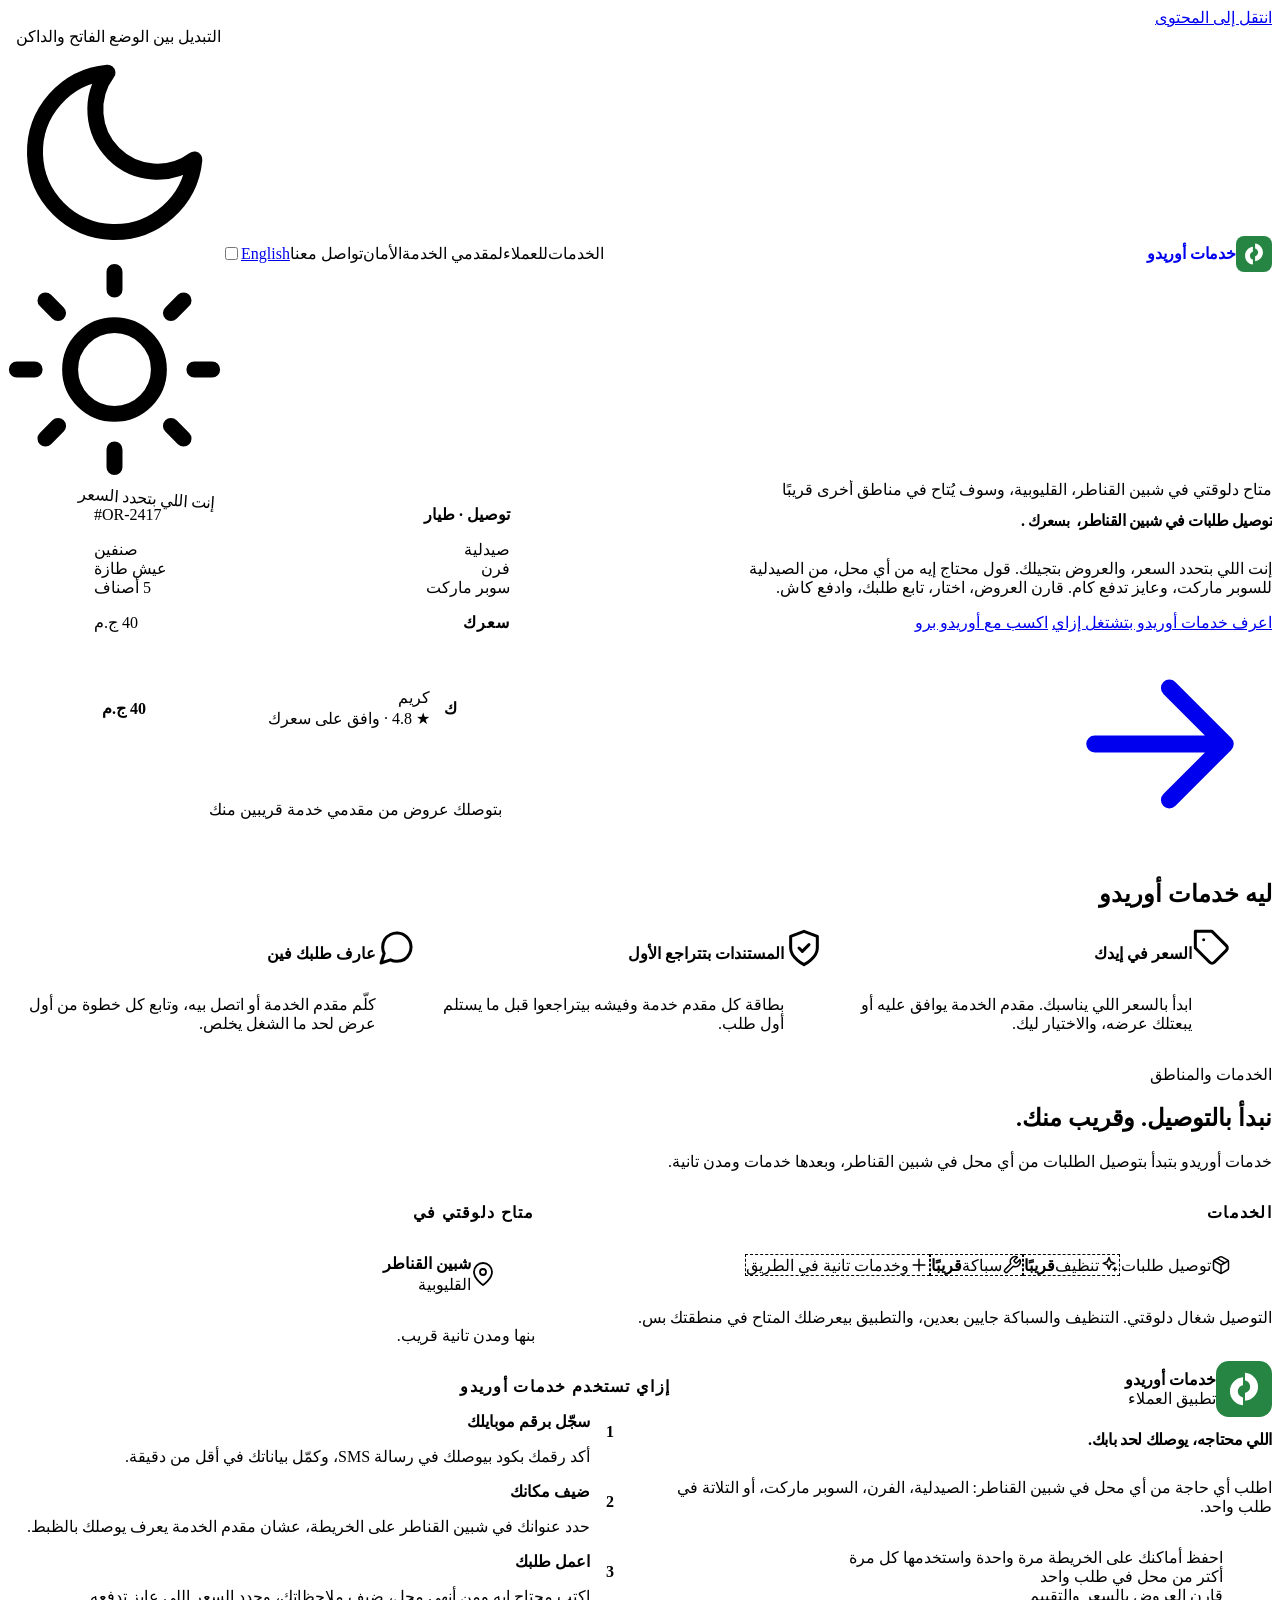
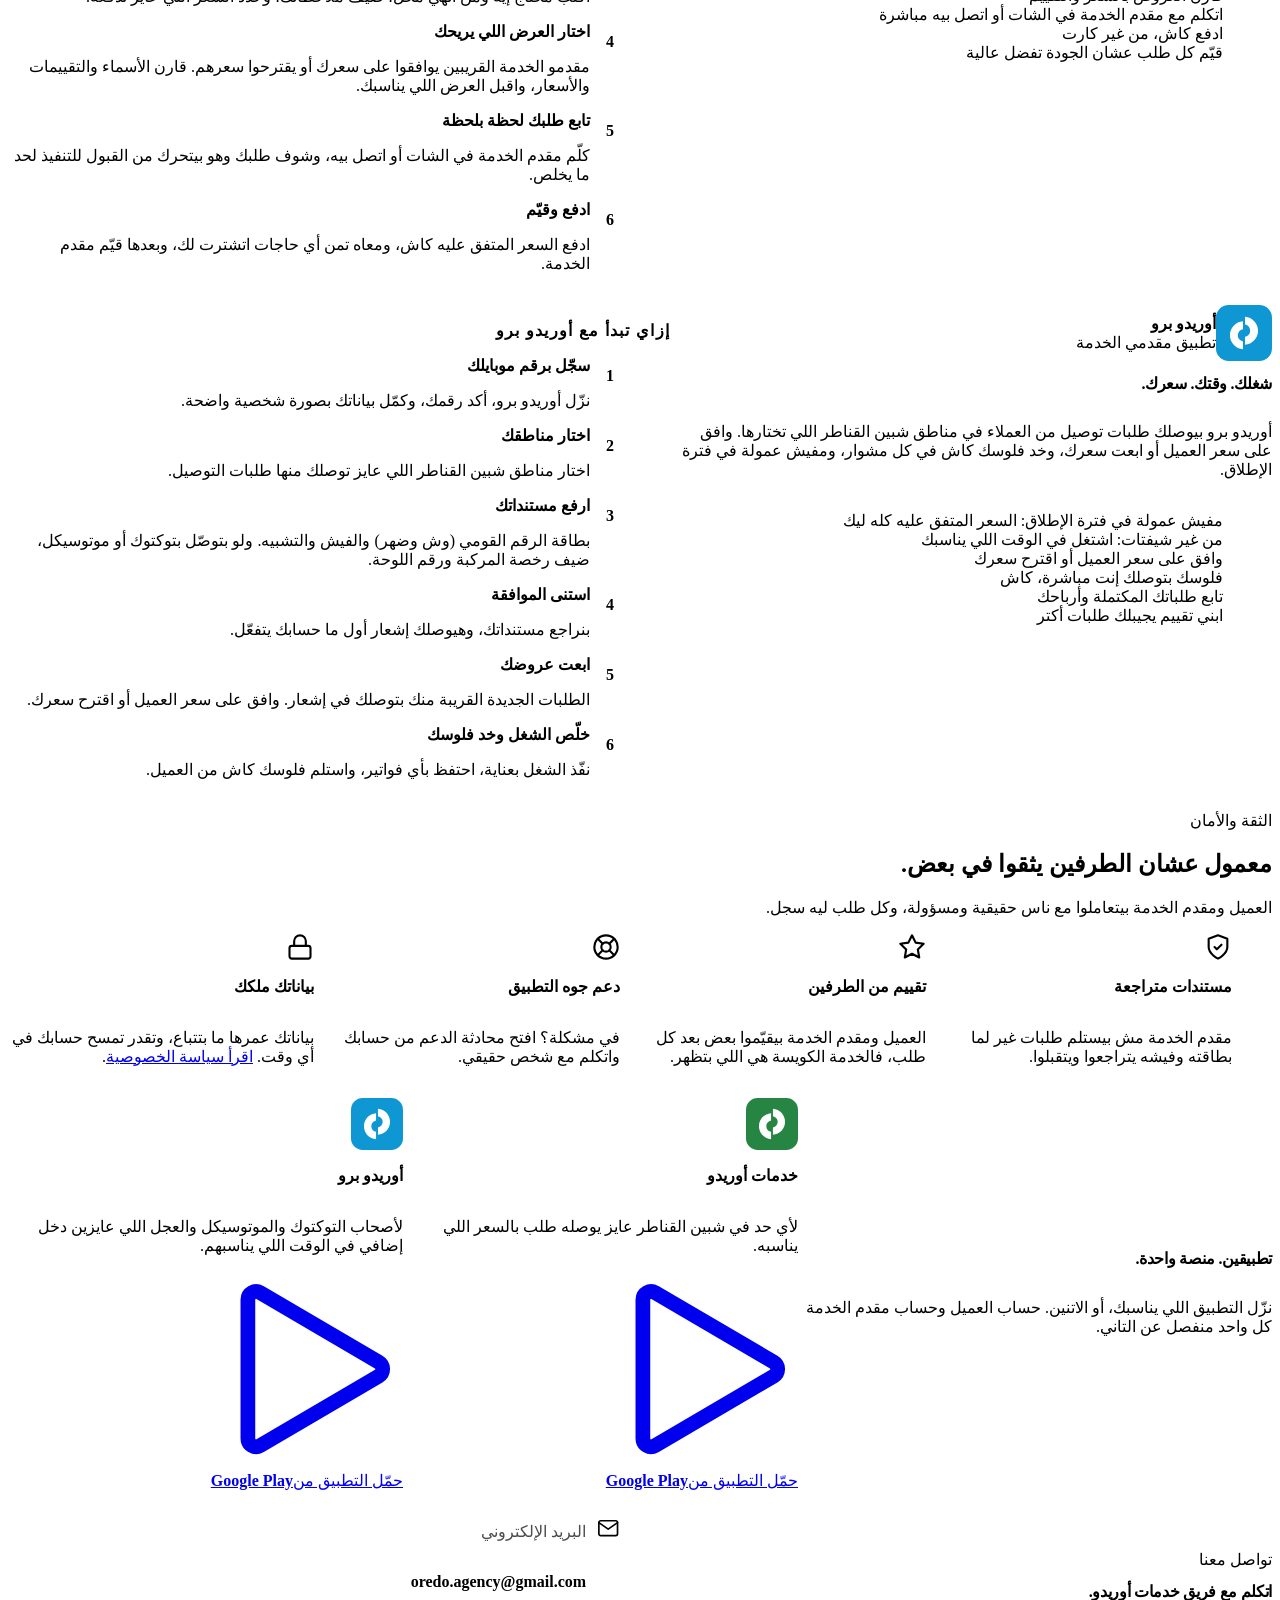
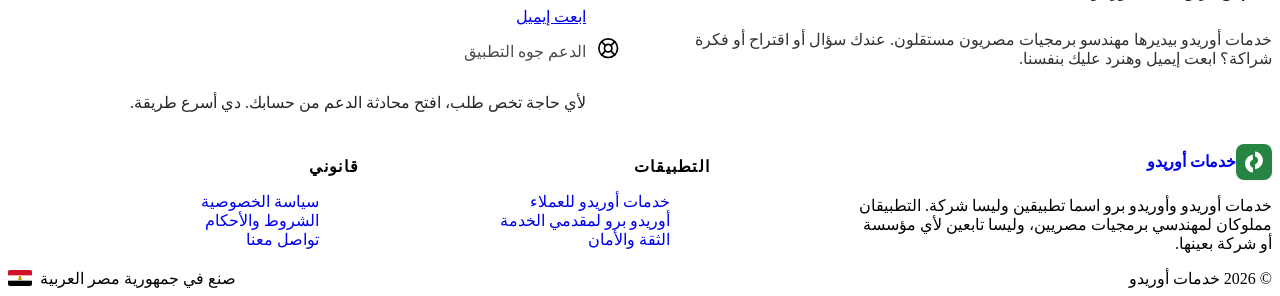
==== commit a5f4a88b: "Remove sitemap.xml and add privacy policy documentation" ====
--- a/ar/index.html
+++ b/ar/index.html
@@ -3,24 +3,24 @@
 <head>
   <meta charset="utf-8">
   <meta name="viewport" content="width=device-width, initial-scale=1">
-  <title>Oredo Service | توصيل طلبات بسعرك في شبين القناطر</title>
-  <meta name="description" content="اطلب أي حاجة من أي محل في شبين القناطر وحدد السعر اللي يناسبك. مقدمو خدمة قريبين يبعتولك عروضهم، تختار وتتابع وتدفع كاش. حمّل Oredo Service من Google Play.">
+  <title>خدمات أوريدو | توصيل طلبات بسعرك في شبين القناطر</title>
+  <meta name="description" content="اطلب أي حاجة من أي محل في شبين القناطر وحدد السعر اللي يناسبك. مقدمو خدمة قريبين يبعتولك عروضهم، تختار وتتابع وتدفع كاش. حمّل خدمات أوريدو من Google Play.">
   <meta name="theme-color" content="#268543">
-  <link rel="canonical" href="https://oredo-app.github.io/oredo/ar/">
-  <link rel="alternate" hreflang="ar" href="https://oredo-app.github.io/oredo/ar/">
-  <link rel="alternate" hreflang="en" href="https://oredo-app.github.io/oredo/en/">
-  <link rel="alternate" hreflang="x-default" href="https://oredo-app.github.io/oredo/en/">
+  <link rel="canonical" href="https://oredoservices.github.io/oredoservices/ar/">
+  <link rel="alternate" hreflang="ar" href="https://oredoservices.github.io/oredoservices/ar/">
+  <link rel="alternate" hreflang="en" href="https://oredoservices.github.io/oredoservices/en/">
+  <link rel="alternate" hreflang="x-default" href="https://oredoservices.github.io/oredoservices/en/">
   <meta property="og:type" content="website">
-  <meta property="og:site_name" content="Oredo Service">
+  <meta property="og:site_name" content="خدمات أوريدو">
   <meta property="og:locale" content="ar_EG">
   <meta property="og:locale:alternate" content="en_US">
-  <meta property="og:url" content="https://oredo-app.github.io/oredo/ar/">
-  <meta property="og:title" content="Oredo Service | توصيل طلبات بسعرك في شبين القناطر">
+  <meta property="og:url" content="https://oredoservices.github.io/oredoservices/ar/">
+  <meta property="og:title" content="خدمات أوريدو | توصيل طلبات بسعرك في شبين القناطر">
   <meta property="og:description" content="اطلب من أي محل في شبين القناطر وحدد سعرك. مقدمو خدمة قريبين يبعتولك عروضهم، تختار وتدفع كاش.">
-  <meta property="og:image" content="https://oredo-app.github.io/oredo/assets/images/share/oredo-service-share-ar.jpg">
+  <meta property="og:image" content="https://oredoservices.github.io/oredoservices/assets/images/share/oredo-service-share-ar.jpg">
   <meta property="og:image:width" content="1200">
   <meta property="og:image:height" content="630">
-  <meta property="og:image:alt" content="Oredo Service: توصيل طلبات بسعرك في شبين القناطر">
+  <meta property="og:image:alt" content="خدمات أوريدو: توصيل طلبات بسعرك في شبين القناطر">
   <meta name="twitter:card" content="summary_large_image">
   <link rel="icon" href="../assets/icons/favicon.ico" sizes="48x48">
   <link rel="icon" href="../assets/icons/favicon.svg" type="image/svg+xml">
@@ -40,53 +40,53 @@
     "@graph": [
       {
         "@type": "WebSite",
-        "@id": "https://oredo-app.github.io/oredo/#website",
-        "url": "https://oredo-app.github.io/oredo/ar/",
-        "name": "Oredo Service",
+        "@id": "https://oredoservices.github.io/oredoservices/#website",
+        "url": "https://oredoservices.github.io/oredoservices/ar/",
+        "name": "خدمات أوريدو",
         "inLanguage": "ar",
         "publisher": {
-          "@id": "https://oredo-app.github.io/oredo/#owner"
+          "@id": "https://oredoservices.github.io/oredoservices/#owner"
         }
       },
       {
-        "@type": "Person",
-        "@id": "https://oredo-app.github.io/oredo/#owner",
-        "name": "Ahmed Habib"
+        "@type": "Organization",
+        "@id": "https://oredoservices.github.io/oredoservices/#owner",
+        "name": "خدمات أوريدو"
       },
       {
         "@type": "MobileApplication",
-        "@id": "https://oredo-app.github.io/oredo/#app-client",
-        "name": "Oredo Service",
+        "@id": "https://oredoservices.github.io/oredoservices/#app-client",
+        "name": "خدمات أوريدو",
         "description": "توصيل طلبات من أي محل في شبين القناطر بالسعر اللي إنت تحدده. مقدمو خدمة قريبين بيبعتوا عروضهم، والدفع كاش.",
         "operatingSystem": "Android",
         "applicationCategory": "LifestyleApplication",
         "url": "https://play.google.com/store/apps/details?id=com.oredo.app.client",
-        "image": "https://oredo-app.github.io/oredo/assets/images/brand/oredo-service-icon.svg",
+        "image": "https://oredoservices.github.io/oredoservices/assets/images/brand/oredo-service-icon.svg",
         "offers": {
           "@type": "Offer",
           "price": "0",
           "priceCurrency": "EGP"
         },
         "author": {
-          "@id": "https://oredo-app.github.io/oredo/#owner"
+          "@id": "https://oredoservices.github.io/oredoservices/#owner"
         }
       },
       {
         "@type": "MobileApplication",
-        "@id": "https://oredo-app.github.io/oredo/#app-pro",
-        "name": "Oredo Service Pro",
+        "@id": "https://oredoservices.github.io/oredoservices/#app-pro",
+        "name": "أوريدو برو",
         "description": "طلبات توصيل في شبين القناطر لأصحاب التوكتوك والموتوسيكل والعجل. وافق على سعر العميل أو ابعت سعرك، وخد فلوسك كاش، ومفيش عمولة في فترة الإطلاق.",
         "operatingSystem": "Android",
         "applicationCategory": "BusinessApplication",
         "url": "https://play.google.com/store/apps/details?id=com.oredo.app.pro",
-        "image": "https://oredo-app.github.io/oredo/assets/images/brand/oredo-service-pro-icon.svg",
+        "image": "https://oredoservices.github.io/oredoservices/assets/images/brand/oredo-service-pro-icon.svg",
         "offers": {
           "@type": "Offer",
           "price": "0",
           "priceCurrency": "EGP"
         },
         "author": {
-          "@id": "https://oredo-app.github.io/oredo/#owner"
+          "@id": "https://oredoservices.github.io/oredoservices/#owner"
         }
       }
     ]
@@ -98,9 +98,9 @@
 
   <header class="site-header">
     <div class="container site-header__inner">
-      <a class="brand" href="./" aria-label="Oredo Service، الصفحة الرئيسية">
+      <a class="brand" href="index.html" aria-label="خدمات أوريدو، الصفحة الرئيسية">
         <img class="brand__logo" src="../assets/images/brand/oredo-service-icon-small.svg" alt="" width="36" height="36">
-        <span class="brand__name" lang="en" dir="ltr">Oredo Service</span>
+        <span class="brand__name">خدمات أوريدو</span>
       </a>
       <nav class="site-nav" aria-label="القائمة الرئيسية">
         <a href="#services">الخدمات</a>
@@ -110,7 +110,7 @@
         <a href="#contact">تواصل معنا</a>
       </nav>
       <div class="site-header__actions">
-        <a class="icon-button" href="../en/" hreflang="en" lang="en">English</a>
+        <a class="icon-button" href="../en/index.html" hreflang="en" lang="en">English</a>
         <input class="theme-switch__input" type="checkbox" id="theme-switch">
         <label class="icon-button theme-switch__label" for="theme-switch" title="تغيير المظهر">
           <span class="visually-hidden">التبديل بين الوضع الفاتح والداكن</span>
@@ -125,19 +125,19 @@
     <section class="hero" aria-labelledby="hero-title">
       <div class="container hero__grid">
         <div class="hero__copy">
-          <span class="eyebrow eyebrow--client">متاح دلوقتي في شبين القناطر، القليوبية</span>
+          <span class="eyebrow eyebrow--client">متاح دلوقتي في شبين القناطر، القليوبية، وسوف يُتاح في مناطق أخرى قريبًا</span>
           <h1 class="hero__title" id="hero-title">توصيل طلبات في شبين القناطر، <span class="nowrap"><span class="price-tag">بسعرك</span>.</span></h1>
           <p class="hero__lead">إنت اللي بتحدد السعر، والعروض بتجيلك. قول محتاج إيه من أي محل، من الصيدلية للسوبر ماركت، وعايز تدفع كام. قارن العروض، اختار، تابع طلبك، وادفع كاش.</p>
           <div class="hero__actions">
             <a class="button button--client" href="#client">
-              اعرف Oredo Service بيشتغل إزاي
+              اعرف خدمات أوريدو بتشتغل إزاي
               <svg class="icon--directional" aria-hidden="true" viewBox="0 0 24 24" fill="none" stroke="currentColor" stroke-width="1.8" stroke-linecap="round" stroke-linejoin="round"><path d="M5 12h14M13 6l6 6-6 6"/></svg>
             </a>
-            <a class="button button--outline" href="#pro">اكسب مع Oredo Service Pro</a>
-          </div>
-        </div>
-
-        <figure class="offer-board" aria-label="مثال توضيحي لطلب على Oredo Service بتوصله عروض">
+            <a class="button button--outline" href="#pro">اكسب مع أوريدو برو</a>
+          </div>
+        </div>
+
+        <figure class="offer-board" aria-label="مثال توضيحي لطلب على خدمات أوريدو بتوصله عروض">
           <span class="offer-board__note" aria-hidden="true">إنت اللي بتحدد السعر</span>
           <div class="offer-board__header">
             <span class="offer-board__service">توصيل · طيار</span>
@@ -176,7 +176,7 @@
 
     <section class="promises" aria-labelledby="promises-title">
       <div class="container">
-        <h2 class="visually-hidden" id="promises-title">ليه Oredo Service</h2>
+        <h2 class="visually-hidden" id="promises-title">ليه خدمات أوريدو</h2>
         <ul class="promises__list">
           <li class="promise">
             <svg aria-hidden="true" viewBox="0 0 24 24" fill="none" stroke="currentColor" stroke-width="1.8" stroke-linecap="round" stroke-linejoin="round"><path d="M20.59 13.41l-7.17 7.17a2 2 0 0 1-2.83 0L2 12V2h10l8.59 8.59a2 2 0 0 1 0 2.82z"/><path d="M7 7h.01"/></svg>
@@ -202,7 +202,7 @@
         <div class="section-heading">
           <span class="eyebrow eyebrow--client">الخدمات والمناطق</span>
           <h2 id="services-title">نبدأ بالتوصيل. وقريب منك.</h2>
-          <p>Oredo Service بيبدأ بتوصيل الطلبات من أي محل في شبين القناطر، وبعدها خدمات ومدن تانية.</p>
+          <p>خدمات أوريدو بتبدأ بتوصيل الطلبات من أي محل في شبين القناطر، وبعدها خدمات ومدن تانية.</p>
         </div>
         <div class="coverage__grid">
           <div class="coverage-panel">
@@ -232,7 +232,7 @@
           <div class="app-section__identity">
             <img src="../assets/images/brand/oredo-service-icon.svg" alt="" width="56" height="56">
             <div>
-              <strong lang="en" dir="ltr">Oredo Service</strong>
+              <strong>خدمات أوريدو</strong>
               <span>تطبيق العملاء</span>
             </div>
           </div>
@@ -249,7 +249,7 @@
         </div>
 
         <div class="steps">
-          <h3 class="steps__title" id="client-steps-title">إزاي تستخدم Oredo Service</h3>
+          <h3 class="steps__title" id="client-steps-title">إزاي تستخدم خدمات أوريدو</h3>
           <ol class="steps__list" aria-labelledby="client-steps-title">
             <li class="step">
               <div>
@@ -298,12 +298,12 @@
           <div class="app-section__identity">
             <img src="../assets/images/brand/oredo-service-pro-icon.svg" alt="" width="56" height="56">
             <div>
-              <strong lang="en" dir="ltr">Oredo Service Pro</strong>
+              <strong>أوريدو برو</strong>
               <span>تطبيق مقدمي الخدمة</span>
             </div>
           </div>
           <h2 id="pro-title">شغلك. وقتك. سعرك.</h2>
-          <p>Oredo Service Pro بيوصلك طلبات توصيل من العملاء في مناطق شبين القناطر اللي تختارها. وافق على سعر العميل أو ابعت سعرك، وخد فلوسك كاش في كل مشوار، ومفيش عمولة في فترة الإطلاق.</p>
+          <p>أوريدو برو بيوصلك طلبات توصيل من العملاء في مناطق شبين القناطر اللي تختارها. وافق على سعر العميل أو ابعت سعرك، وخد فلوسك كاش في كل مشوار، ومفيش عمولة في فترة الإطلاق.</p>
           <ul class="feature-list">
             <li>مفيش عمولة في فترة الإطلاق: السعر المتفق عليه كله ليك</li>
             <li>من غير شيفتات: اشتغل في الوقت اللي يناسبك</li>
@@ -315,12 +315,12 @@
         </div>
 
         <div class="steps">
-          <h3 class="steps__title" id="pro-steps-title">إزاي تبدأ مع Oredo Service Pro</h3>
+          <h3 class="steps__title" id="pro-steps-title">إزاي تبدأ مع أوريدو برو</h3>
           <ol class="steps__list" aria-labelledby="pro-steps-title">
             <li class="step">
               <div>
                 <h4>سجّل برقم موبايلك</h4>
-                <p>نزّل Oredo Service Pro، أكد رقمك، وكمّل بياناتك بصورة شخصية واضحة.</p>
+                <p>نزّل أوريدو برو، أكد رقمك، وكمّل بياناتك بصورة شخصية واضحة.</p>
               </div>
             </li>
             <li class="step">
@@ -399,18 +399,18 @@
           </div>
           <article class="app-card">
             <img src="../assets/images/brand/oredo-service-icon.svg" alt="" width="52" height="52">
-            <h3 lang="en" dir="ltr">Oredo Service</h3>
+            <h3>خدمات أوريدو</h3>
             <p>لأي حد في شبين القناطر عايز يوصله طلب بالسعر اللي يناسبه.</p>
-            <a class="store-badge" href="https://play.google.com/store/apps/details?id=com.oredo.app.client" target="_blank" rel="noopener" aria-label="حمّل Oredo Service من Google Play">
+            <a class="store-badge" href="https://play.google.com/store/apps/details?id=com.oredo.app.client" target="_blank" rel="noopener" aria-label="حمّل خدمات أوريدو من Google Play">
               <svg aria-hidden="true" viewBox="0 0 24 24" fill="none" stroke="currentColor" stroke-width="1.8" stroke-linecap="round" stroke-linejoin="round"><path d="M5 3.5v17a1 1 0 0 0 1.5.86l14.5-8.5a1 1 0 0 0 0-1.72L6.5 2.64A1 1 0 0 0 5 3.5z"/></svg>
               <span>حمّل التطبيق من<strong>Google Play</strong></span>
             </a>
           </article>
           <article class="app-card">
             <img src="../assets/images/brand/oredo-service-pro-icon.svg" alt="" width="52" height="52">
-            <h3 lang="en" dir="ltr">Oredo Service Pro</h3>
+            <h3>أوريدو برو</h3>
             <p>لأصحاب التوكتوك والموتوسيكل والعجل اللي عايزين دخل إضافي في الوقت اللي يناسبهم.</p>
-            <a class="store-badge" href="https://play.google.com/store/apps/details?id=com.oredo.app.pro" target="_blank" rel="noopener" aria-label="حمّل Oredo Service Pro من Google Play">
+            <a class="store-badge" href="https://play.google.com/store/apps/details?id=com.oredo.app.pro" target="_blank" rel="noopener" aria-label="حمّل أوريدو برو من Google Play">
               <svg aria-hidden="true" viewBox="0 0 24 24" fill="none" stroke="currentColor" stroke-width="1.8" stroke-linecap="round" stroke-linejoin="round"><path d="M5 3.5v17a1 1 0 0 0 1.5.86l14.5-8.5a1 1 0 0 0 0-1.72L6.5 2.64A1 1 0 0 0 5 3.5z"/></svg>
               <span>حمّل التطبيق من<strong>Google Play</strong></span>
             </a>
@@ -424,8 +424,8 @@
         <div class="contact__card">
           <div class="contact__copy">
             <span class="eyebrow">تواصل معنا</span>
-            <h2 id="contact-title">اتكلم مع مالك Oredo Service.</h2>
-            <p>Oredo Service بيبنيه ويديره مهندس برمجيات مستقل في مصر. عندك سؤال أو اقتراح أو فكرة شراكة؟ ابعت إيميل وهيرد عليك بنفسه.</p>
+            <h2 id="contact-title">اتكلم مع فريق خدمات أوريدو.</h2>
+            <p>خدمات أوريدو بيديرها مهندسو برمجيات مصريون مستقلون. عندك سؤال أو اقتراح أو فكرة شراكة؟ ابعت إيميل وهنرد عليك بنفسنا.</p>
           </div>
           <ul class="contact__channels">
             <li class="contact-channel">
@@ -453,17 +453,17 @@
     <div class="container">
       <div class="site-footer__grid">
         <div class="site-footer__about">
-          <a class="brand" href="./">
+          <a class="brand" href="index.html">
             <img class="brand__logo" src="../assets/images/brand/oredo-service-icon-small.svg" alt="" width="36" height="36">
-            <span lang="en" dir="ltr">Oredo Service</span>
+            <span>خدمات أوريدو</span>
           </a>
-          <p>Oredo Service و Oredo Service Pro أسماء تطبيقات وليست شركة. التطبيقان مملوكان لأحمد حبيب ويديرهما بصفته الشخصية.</p>
+          <p>خدمات أوريدو وأوريدو برو اسما تطبيقين وليسا شركة. التطبيقان مملوكان لمهندسي برمجيات مصريين، وليسا تابعين لأي مؤسسة أو شركة بعينها.</p>
         </div>
         <div>
           <h2 class="site-footer__title">التطبيقات</h2>
           <ul class="site-footer__links">
-            <li><a href="#client">Oredo Service للعملاء</a></li>
-            <li><a href="#pro">Oredo Service Pro لمقدمي الخدمة</a></li>
+            <li><a href="#client">خدمات أوريدو للعملاء</a></li>
+            <li><a href="#pro">أوريدو برو لمقدمي الخدمة</a></li>
             <li><a href="#trust">الثقة والأمان</a></li>
           </ul>
         </div>
@@ -477,8 +477,8 @@
         </div>
       </div>
       <div class="site-footer__bottom">
-        <span>© 2026 أحمد حبيب</span>
-        <span>صنع في جمهورية مصر العربية <span class="site-footer__heart" aria-hidden="true">❤</span></span>
+        <span>© 2026 خدمات أوريدو</span>
+        <span>صنع في جمهورية مصر العربية <svg class="site-footer__flag" aria-hidden="true" viewBox="0 0 30 20" width="21" height="14"><rect width="30" height="20" fill="#000"/><rect width="30" height="13.34" fill="#fff"/><rect width="30" height="6.67" fill="#CE1126"/><path d="M15 7.6c-1 0-1.6.7-1.6 1.6v1.9l-1.3 1.3h5.8l-1.3-1.3V9.2c0-.9-.6-1.6-1.6-1.6z" fill="#C09300"/></svg></span>
       </div>
     </div>
   </footer>
--- a/assets/css/layout.css
+++ b/assets/css/layout.css
@@ -126,8 +126,14 @@
   color: var(--color-ink-soft);
 }
 
-.site-footer__heart {
-  color: var(--color-heart);
+.site-footer__flag {
+  display: inline-block;
+  width: 1.5em;
+  height: 1em;
+  margin-inline-start: 0.25em;
+  vertical-align: -0.15em;
+  border-radius: 2px;
+  box-shadow: 0 0 0 1px var(--color-line);
 }
 
 @media (max-width: 60rem) {
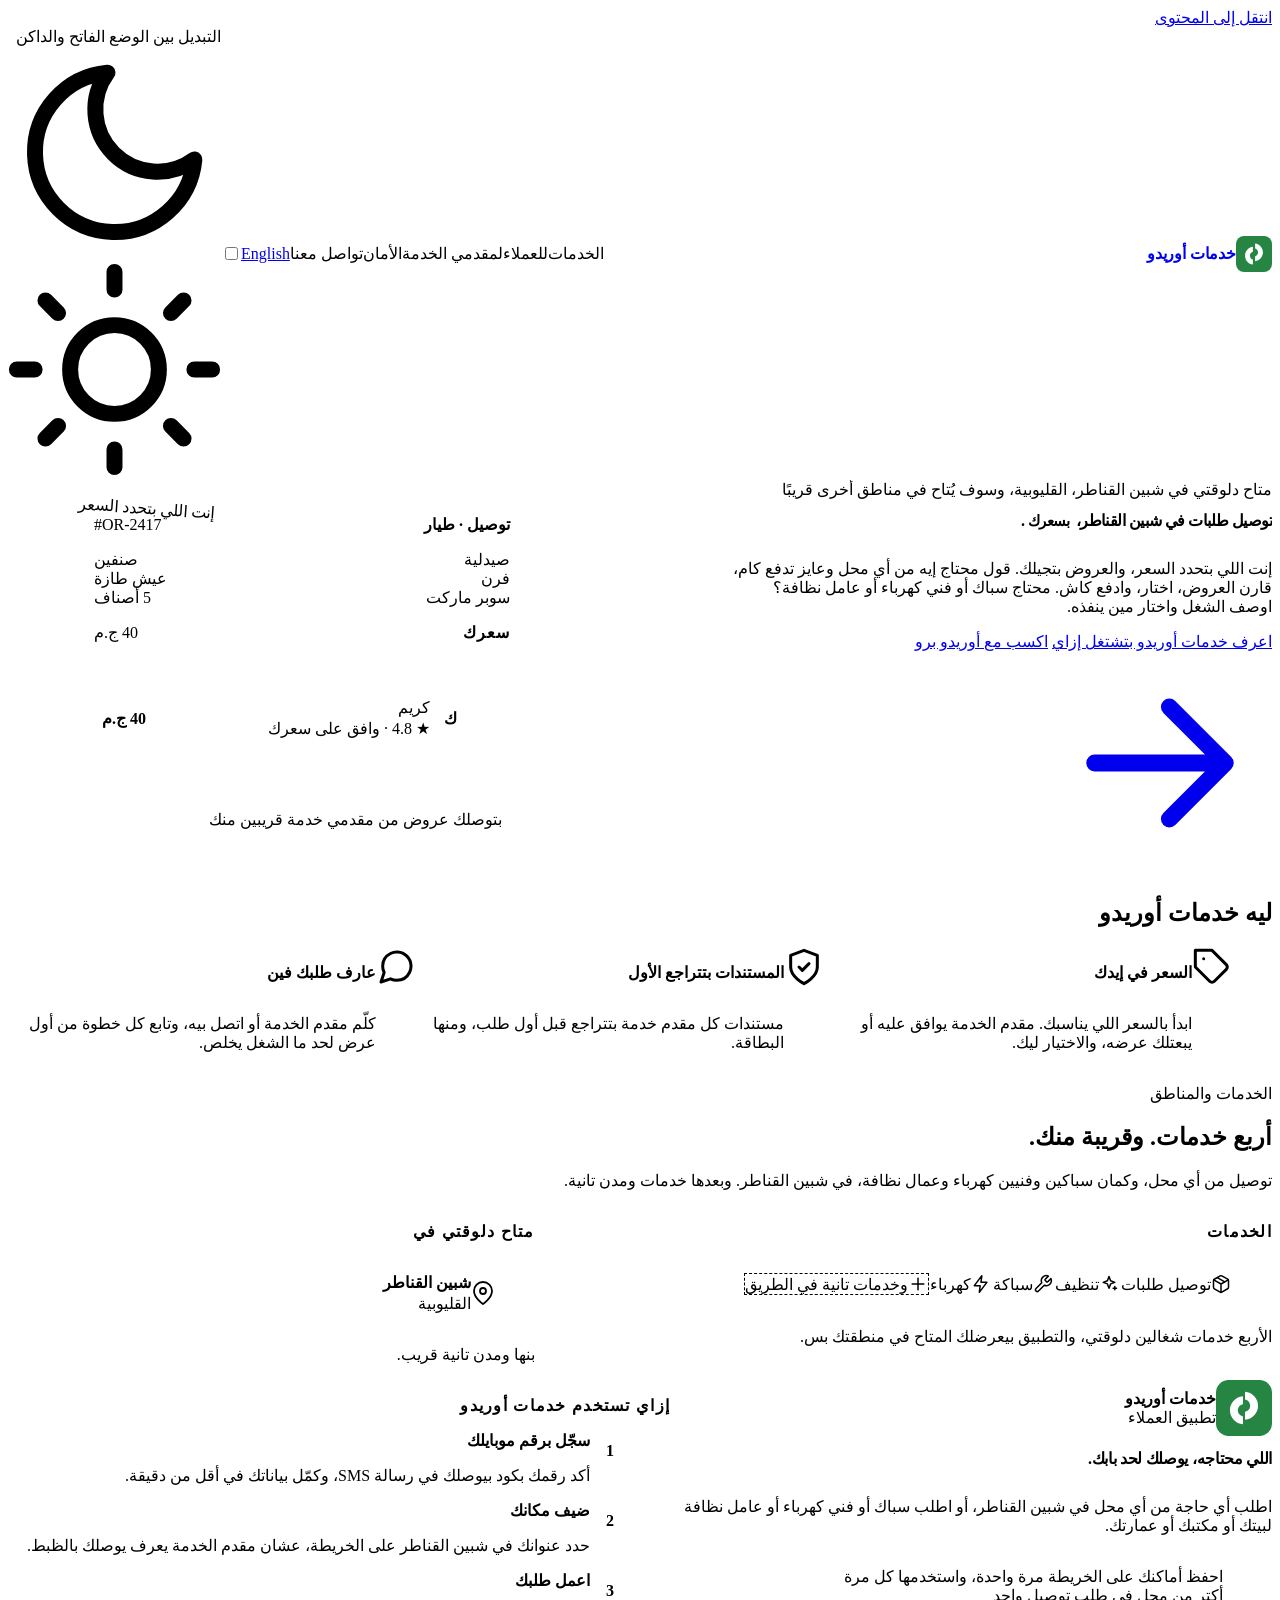
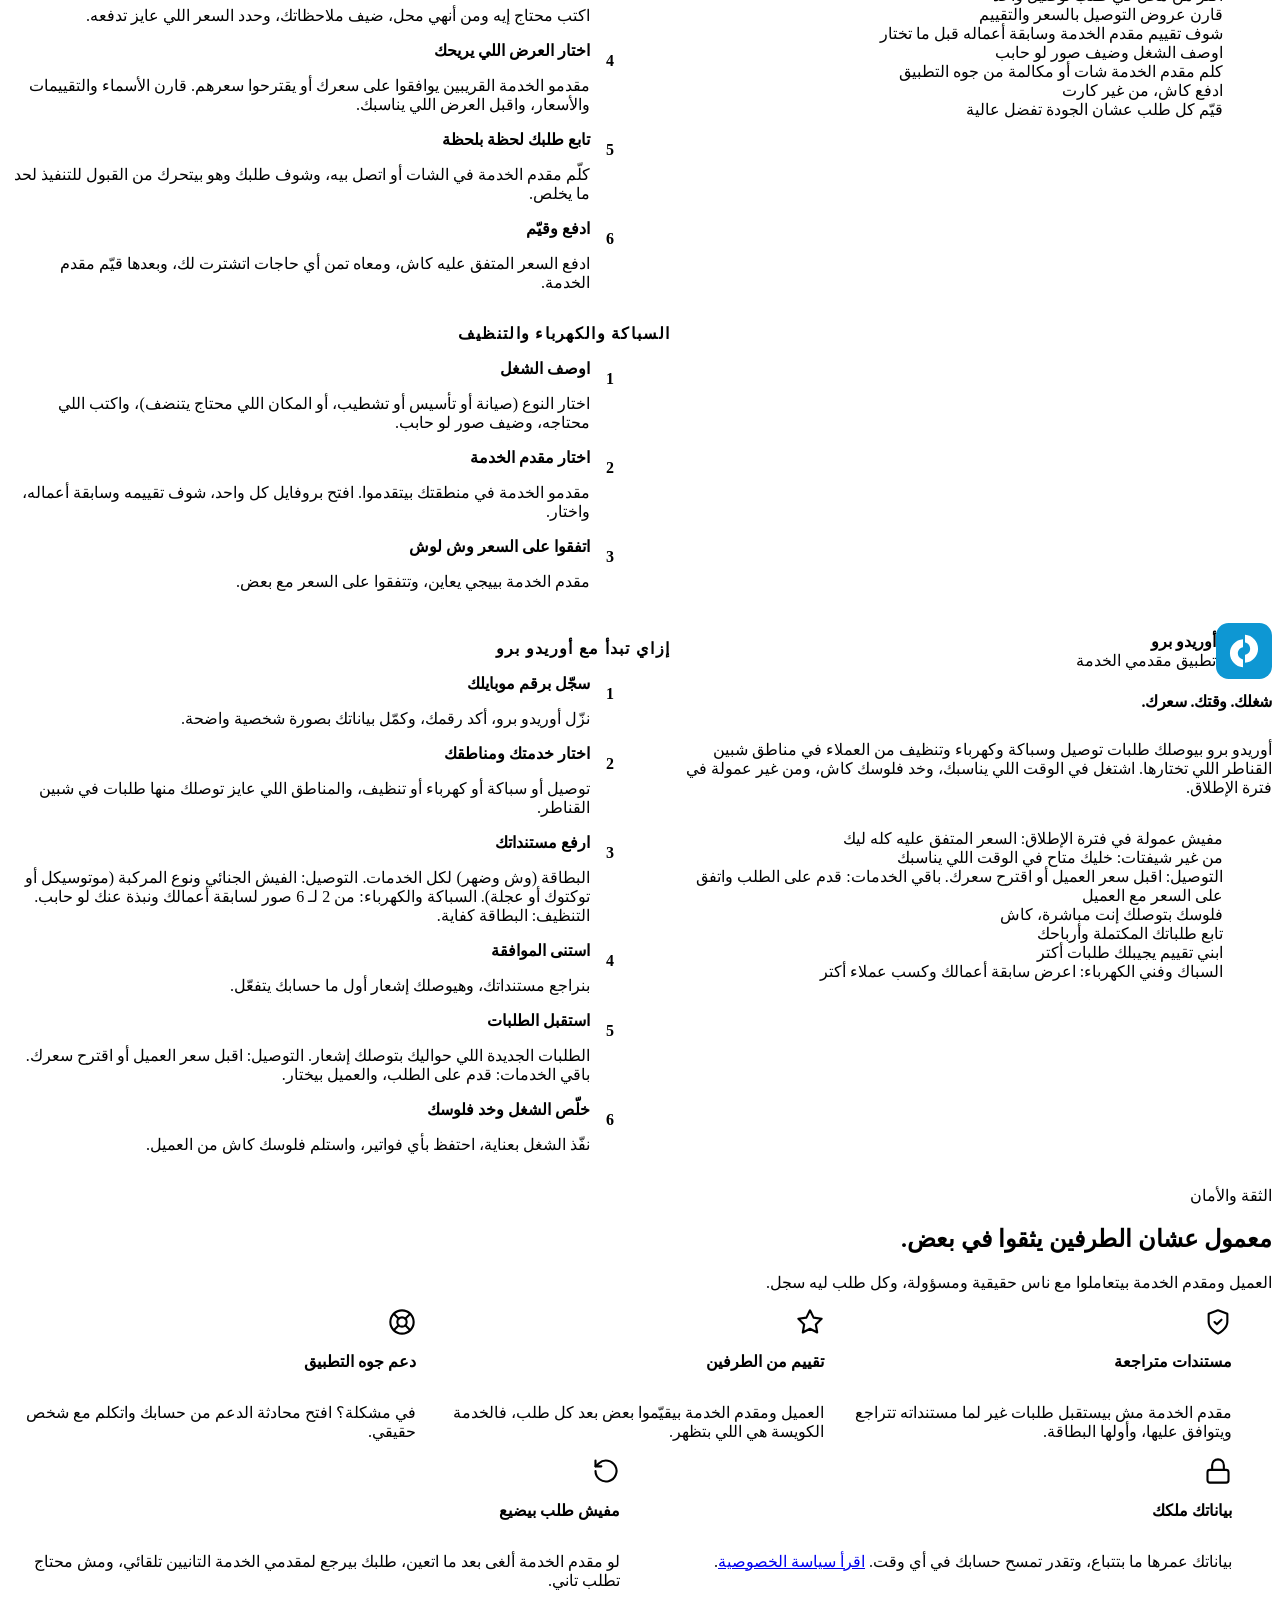
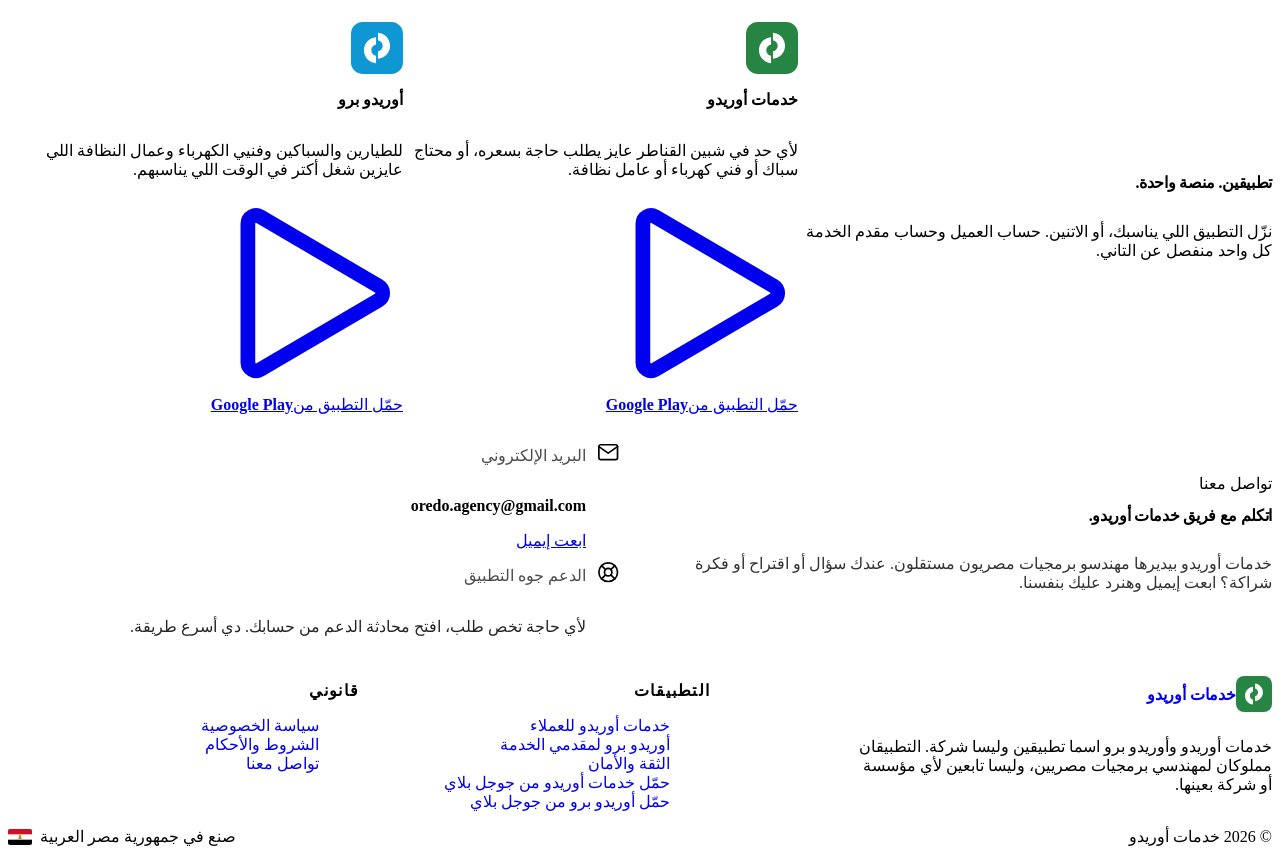
==== commit 6d33dc7e: "Update website content to reflect new services: plumbing, electrical work, and cleaning. Revise titl" ====
--- a/ar/index.html
+++ b/ar/index.html
@@ -3,8 +3,8 @@
 <head>
   <meta charset="utf-8">
   <meta name="viewport" content="width=device-width, initial-scale=1">
-  <title>خدمات أوريدو | توصيل طلبات بسعرك في شبين القناطر</title>
-  <meta name="description" content="اطلب أي حاجة من أي محل في شبين القناطر وحدد السعر اللي يناسبك. مقدمو خدمة قريبين يبعتولك عروضهم، تختار وتتابع وتدفع كاش. حمّل خدمات أوريدو من Google Play.">
+  <title>خدمات أوريدو: توصيل وسباكة وكهرباء وتنظيف في شبين القناطر</title>
+  <meta name="description" content="اطلب من أي محل بسعرك، أو اطلب سباك أو فني كهرباء أو عامل نظافة في شبين القناطر. مقدمو الخدمة القريبين بيردوا عليك وإنت تختار. حمّل خدمات أوريدو من جوجل بلاي.">
   <meta name="theme-color" content="#268543">
   <link rel="canonical" href="https://oredoservices.github.io/oredoservices/ar/">
   <link rel="alternate" hreflang="ar" href="https://oredoservices.github.io/oredoservices/ar/">
@@ -15,12 +15,12 @@
   <meta property="og:locale" content="ar_EG">
   <meta property="og:locale:alternate" content="en_US">
   <meta property="og:url" content="https://oredoservices.github.io/oredoservices/ar/">
-  <meta property="og:title" content="خدمات أوريدو | توصيل طلبات بسعرك في شبين القناطر">
-  <meta property="og:description" content="اطلب من أي محل في شبين القناطر وحدد سعرك. مقدمو خدمة قريبين يبعتولك عروضهم، تختار وتدفع كاش.">
+  <meta property="og:title" content="خدمات أوريدو: توصيل وسباكة وكهرباء وتنظيف في شبين القناطر">
+  <meta property="og:description" content="توصيل بسعرك، وكمان سباكين وفنيين كهرباء وعمال نظافة قريبين منك. إنت اللي بتختار.">
   <meta property="og:image" content="https://oredoservices.github.io/oredoservices/assets/images/share/oredo-service-share-ar.jpg">
   <meta property="og:image:width" content="1200">
   <meta property="og:image:height" content="630">
-  <meta property="og:image:alt" content="خدمات أوريدو: توصيل طلبات بسعرك في شبين القناطر">
+  <meta property="og:image:alt" content="خدمات أوريدو: توصيل وسباكة وكهرباء وتنظيف في شبين القناطر">
   <meta name="twitter:card" content="summary_large_image">
   <link rel="icon" href="../assets/icons/favicon.ico" sizes="48x48">
   <link rel="icon" href="../assets/icons/favicon.svg" type="image/svg+xml">
@@ -57,7 +57,7 @@
         "@type": "MobileApplication",
         "@id": "https://oredoservices.github.io/oredoservices/#app-client",
         "name": "خدمات أوريدو",
-        "description": "توصيل طلبات من أي محل في شبين القناطر بالسعر اللي إنت تحدده. مقدمو خدمة قريبين بيبعتوا عروضهم، والدفع كاش.",
+        "description": "توصيل بسعرك، وكمان سباكين وفنيين كهرباء وعمال نظافة قريبين منك. إنت اللي بتختار.",
         "operatingSystem": "Android",
         "applicationCategory": "LifestyleApplication",
         "url": "https://play.google.com/store/apps/details?id=com.oredo.app.client",
@@ -75,7 +75,7 @@
         "@type": "MobileApplication",
         "@id": "https://oredoservices.github.io/oredoservices/#app-pro",
         "name": "أوريدو برو",
-        "description": "طلبات توصيل في شبين القناطر لأصحاب التوكتوك والموتوسيكل والعجل. وافق على سعر العميل أو ابعت سعرك، وخد فلوسك كاش، ومفيش عمولة في فترة الإطلاق.",
+        "description": "طلبات توصيل وسباكة وكهرباء وتنظيف في شبين القناطر لمقدمي الخدمة المستقلين. اشتغل في الوقت اللي يناسبك.",
         "operatingSystem": "Android",
         "applicationCategory": "BusinessApplication",
         "url": "https://play.google.com/store/apps/details?id=com.oredo.app.pro",
@@ -127,7 +127,7 @@
         <div class="hero__copy">
           <span class="eyebrow eyebrow--client">متاح دلوقتي في شبين القناطر، القليوبية، وسوف يُتاح في مناطق أخرى قريبًا</span>
           <h1 class="hero__title" id="hero-title">توصيل طلبات في شبين القناطر، <span class="nowrap"><span class="price-tag">بسعرك</span>.</span></h1>
-          <p class="hero__lead">إنت اللي بتحدد السعر، والعروض بتجيلك. قول محتاج إيه من أي محل، من الصيدلية للسوبر ماركت، وعايز تدفع كام. قارن العروض، اختار، تابع طلبك، وادفع كاش.</p>
+          <p class="hero__lead">إنت اللي بتحدد السعر، والعروض بتجيلك. قول محتاج إيه من أي محل وعايز تدفع كام، قارن العروض، اختار، وادفع كاش. محتاج سباك أو فني كهرباء أو عامل نظافة؟ اوصف الشغل واختار مين ينفذه.</p>
           <div class="hero__actions">
             <a class="button button--client" href="#client">
               اعرف خدمات أوريدو بتشتغل إزاي
@@ -186,7 +186,7 @@
           <li class="promise">
             <svg aria-hidden="true" viewBox="0 0 24 24" fill="none" stroke="currentColor" stroke-width="1.8" stroke-linecap="round" stroke-linejoin="round"><path d="M12 22s8-4 8-10V5l-8-3-8 3v7c0 6 8 10 8 10z"/><path d="m9 12 2 2 4-4"/></svg>
             <h3>المستندات بتتراجع الأول</h3>
-            <p>بطاقة كل مقدم خدمة وفيشه بيتراجعوا قبل ما يستلم أول طلب.</p>
+            <p>مستندات كل مقدم خدمة بتتراجع قبل أول طلب، ومنها البطاقة.</p>
           </li>
           <li class="promise">
             <svg aria-hidden="true" viewBox="0 0 24 24" fill="none" stroke="currentColor" stroke-width="1.8" stroke-linecap="round" stroke-linejoin="round"><path d="M21 11.5a8.38 8.38 0 0 1-.9 3.8 8.5 8.5 0 0 1-7.6 4.7 8.38 8.38 0 0 1-3.8-.9L3 21l1.9-5.7a8.38 8.38 0 0 1-.9-3.8 8.5 8.5 0 0 1 4.7-7.6 8.38 8.38 0 0 1 3.8-.9h.5a8.48 8.48 0 0 1 8 8v.5z"/></svg>
@@ -201,19 +201,20 @@
       <div class="container">
         <div class="section-heading">
           <span class="eyebrow eyebrow--client">الخدمات والمناطق</span>
-          <h2 id="services-title">نبدأ بالتوصيل. وقريب منك.</h2>
-          <p>خدمات أوريدو بتبدأ بتوصيل الطلبات من أي محل في شبين القناطر، وبعدها خدمات ومدن تانية.</p>
+          <h2 id="services-title">أربع خدمات. وقريبة منك.</h2>
+          <p>توصيل من أي محل، وكمان سباكين وفنيين كهرباء وعمال نظافة، في شبين القناطر. وبعدها خدمات ومدن تانية.</p>
         </div>
         <div class="coverage__grid">
           <div class="coverage-panel">
             <h3 class="coverage-panel__title">الخدمات</h3>
             <ul class="service-chips">
               <li class="service-chip"><svg aria-hidden="true" viewBox="0 0 24 24" fill="none" stroke="currentColor" stroke-width="1.8" stroke-linecap="round" stroke-linejoin="round"><path d="M16.5 9.4 7.55 4.24"/><path d="M21 16V8a2 2 0 0 0-1-1.73l-7-4a2 2 0 0 0-2 0l-7 4A2 2 0 0 0 3 8v8a2 2 0 0 0 1 1.73l7 4a2 2 0 0 0 2 0l7-4A2 2 0 0 0 21 16z"/><path d="M3.27 6.96 12 12.01l8.73-5.05M12 22.08V12"/></svg>توصيل طلبات</li>
-              <li class="service-chip"><svg aria-hidden="true" viewBox="0 0 24 24" fill="none" stroke="currentColor" stroke-width="1.8" stroke-linecap="round" stroke-linejoin="round"><path d="M12 3l1.9 5.1L19 10l-5.1 1.9L12 17l-1.9-5.1L5 10l5.1-1.9z"/><path d="M19 15v4M17 17h4"/></svg>تنظيف<span class="service-chip__tag">قريبًا</span></li>
-              <li class="service-chip"><svg aria-hidden="true" viewBox="0 0 24 24" fill="none" stroke="currentColor" stroke-width="1.8" stroke-linecap="round" stroke-linejoin="round"><path d="M14.7 6.3a1 1 0 0 0 0 1.4l1.6 1.6a1 1 0 0 0 1.4 0l3.77-3.77a6 6 0 0 1-7.94 7.94l-6.91 6.91a2.12 2.12 0 0 1-3-3l6.91-6.91a6 6 0 0 1 7.94-7.94l-3.76 3.76z"/></svg>سباكة<span class="service-chip__tag">قريبًا</span></li>
+              <li class="service-chip"><svg aria-hidden="true" viewBox="0 0 24 24" fill="none" stroke="currentColor" stroke-width="1.8" stroke-linecap="round" stroke-linejoin="round"><path d="M12 3l1.9 5.1L19 10l-5.1 1.9L12 17l-1.9-5.1L5 10l5.1-1.9z"/><path d="M19 15v4M17 17h4"/></svg>تنظيف</li>
+              <li class="service-chip"><svg aria-hidden="true" viewBox="0 0 24 24" fill="none" stroke="currentColor" stroke-width="1.8" stroke-linecap="round" stroke-linejoin="round"><path d="M14.7 6.3a1 1 0 0 0 0 1.4l1.6 1.6a1 1 0 0 0 1.4 0l3.77-3.77a6 6 0 0 1-7.94 7.94l-6.91 6.91a2.12 2.12 0 0 1-3-3l6.91-6.91a6 6 0 0 1 7.94-7.94l-3.76 3.76z"/></svg>سباكة</li>
+              <li class="service-chip"><svg aria-hidden="true" viewBox="0 0 24 24" fill="none" stroke="currentColor" stroke-width="1.8" stroke-linecap="round" stroke-linejoin="round"><path d="M13 2 4 14h7l-1 8 9-12h-7z"/></svg>كهرباء</li>
               <li class="service-chip service-chip--more"><svg aria-hidden="true" viewBox="0 0 24 24" fill="none" stroke="currentColor" stroke-width="1.8" stroke-linecap="round" stroke-linejoin="round"><path d="M12 5v14M5 12h14"/></svg>وخدمات تانية في الطريق</li>
             </ul>
-            <p class="coverage-panel__note">التوصيل شغال دلوقتي. التنظيف والسباكة جايين بعدين، والتطبيق بيعرضلك المتاح في منطقتك بس.</p>
+            <p class="coverage-panel__note">الأربع خدمات شغالين دلوقتي، والتطبيق بيعرضلك المتاح في منطقتك بس.</p>
           </div>
           <div class="coverage-panel">
             <h3 class="coverage-panel__title">متاح دلوقتي في</h3>
@@ -237,12 +238,14 @@
             </div>
           </div>
           <h2 id="client-title">اللي محتاجه، يوصلك لحد بابك.</h2>
-          <p>اطلب أي حاجة من أي محل في شبين القناطر: الصيدلية، الفرن، السوبر ماركت، أو التلاتة في طلب واحد.</p>
+          <p>اطلب أي حاجة من أي محل في شبين القناطر، أو اطلب سباك أو فني كهرباء أو عامل نظافة لبيتك أو مكتبك أو عمارتك.</p>
           <ul class="feature-list">
-            <li>احفظ أماكنك على الخريطة مرة واحدة واستخدمها كل مرة</li>
-            <li>أكتر من محل في طلب واحد</li>
-            <li>قارن العروض بالسعر والتقييم</li>
-            <li>اتكلم مع مقدم الخدمة في الشات أو اتصل بيه مباشرة</li>
+            <li>احفظ أماكنك على الخريطة مرة واحدة، واستخدمها كل مرة</li>
+            <li>أكتر من محل في طلب توصيل واحد</li>
+            <li>قارن عروض التوصيل بالسعر والتقييم</li>
+            <li>شوف تقييم مقدم الخدمة وسابقة أعماله قبل ما تختار</li>
+            <li>اوصف الشغل وضيف صور لو حابب</li>
+            <li>كلم مقدم الخدمة شات أو مكالمة من جوه التطبيق</li>
             <li>ادفع كاش، من غير كارت</li>
             <li>قيّم كل طلب عشان الجودة تفضل عالية</li>
           </ul>
@@ -285,6 +288,27 @@
               <div>
                 <h4>ادفع وقيّم</h4>
                 <p>ادفع السعر المتفق عليه كاش، ومعاه تمن أي حاجات اتشترت لك، وبعدها قيّم مقدم الخدمة.</p>
+              </div>
+            </li>
+          </ol>
+          <h3 class="steps__title" id="client-onsite-steps-title">السباكة والكهرباء والتنظيف</h3>
+          <ol class="steps__list" aria-labelledby="client-onsite-steps-title">
+            <li class="step">
+              <div>
+                <h4>اوصف الشغل</h4>
+                <p>اختار النوع (صيانة أو تأسيس أو تشطيب، أو المكان اللي محتاج يتنضف)، واكتب اللي محتاجه، وضيف صور لو حابب.</p>
+              </div>
+            </li>
+            <li class="step">
+              <div>
+                <h4>اختار مقدم الخدمة</h4>
+                <p>مقدمو الخدمة في منطقتك بيتقدموا. افتح بروفايل كل واحد، شوف تقييمه وسابقة أعماله، واختار.</p>
+              </div>
+            </li>
+            <li class="step">
+              <div>
+                <h4>اتفقوا على السعر وش لوش</h4>
+                <p>مقدم الخدمة بييجي يعاين، وتتفقوا على السعر مع بعض.</p>
               </div>
             </li>
           </ol>
@@ -303,14 +327,15 @@
             </div>
           </div>
           <h2 id="pro-title">شغلك. وقتك. سعرك.</h2>
-          <p>أوريدو برو بيوصلك طلبات توصيل من العملاء في مناطق شبين القناطر اللي تختارها. وافق على سعر العميل أو ابعت سعرك، وخد فلوسك كاش في كل مشوار، ومفيش عمولة في فترة الإطلاق.</p>
+          <p>أوريدو برو بيوصلك طلبات توصيل وسباكة وكهرباء وتنظيف من العملاء في مناطق شبين القناطر اللي تختارها. اشتغل في الوقت اللي يناسبك، وخد فلوسك كاش، ومن غير عمولة في فترة الإطلاق.</p>
           <ul class="feature-list">
             <li>مفيش عمولة في فترة الإطلاق: السعر المتفق عليه كله ليك</li>
-            <li>من غير شيفتات: اشتغل في الوقت اللي يناسبك</li>
-            <li>وافق على سعر العميل أو اقترح سعرك</li>
+            <li>من غير شيفتات: خليك متاح في الوقت اللي يناسبك</li>
+            <li>التوصيل: اقبل سعر العميل أو اقترح سعرك. باقي الخدمات: قدم على الطلب واتفق على السعر مع العميل</li>
             <li>فلوسك بتوصلك إنت مباشرة، كاش</li>
             <li>تابع طلباتك المكتملة وأرباحك</li>
             <li>ابني تقييم يجيبلك طلبات أكتر</li>
+            <li>السباك وفني الكهرباء: اعرض سابقة أعمالك وكسب عملاء أكتر</li>
           </ul>
         </div>
 
@@ -325,14 +350,14 @@
             </li>
             <li class="step">
               <div>
-                <h4>اختار مناطقك</h4>
-                <p>اختار مناطق شبين القناطر اللي عايز توصلك منها طلبات التوصيل.</p>
+                <h4>اختار خدمتك ومناطقك</h4>
+                <p>توصيل أو سباكة أو كهرباء أو تنظيف، والمناطق اللي عايز توصلك منها طلبات في شبين القناطر.</p>
               </div>
             </li>
             <li class="step">
               <div>
                 <h4>ارفع مستنداتك</h4>
-                <p>بطاقة الرقم القومي (وش وضهر) والفيش والتشبيه. ولو بتوصّل بتوكتوك أو موتوسيكل، ضيف رخصة المركبة ورقم اللوحة.</p>
+                <p>البطاقة (وش وضهر) لكل الخدمات. التوصيل: الفيش الجنائي ونوع المركبة (موتوسيكل أو توكتوك أو عجلة). السباكة والكهرباء: من 2 لـ 6 صور لسابقة أعمالك ونبذة عنك لو حابب. التنظيف: البطاقة كفاية.</p>
               </div>
             </li>
             <li class="step">
@@ -343,8 +368,8 @@
             </li>
             <li class="step">
               <div>
-                <h4>ابعت عروضك</h4>
-                <p>الطلبات الجديدة القريبة منك بتوصلك في إشعار. وافق على سعر العميل أو اقترح سعرك.</p>
+                <h4>استقبل الطلبات</h4>
+                <p>الطلبات الجديدة اللي حواليك بتوصلك إشعار. التوصيل: اقبل سعر العميل أو اقترح سعرك. باقي الخدمات: قدم على الطلب، والعميل بيختار.</p>
               </div>
             </li>
             <li class="step">
@@ -369,7 +394,7 @@
           <li class="trust-card">
             <svg aria-hidden="true" viewBox="0 0 24 24" fill="none" stroke="currentColor" stroke-width="1.8" stroke-linecap="round" stroke-linejoin="round"><path d="M12 22s8-4 8-10V5l-8-3-8 3v7c0 6 8 10 8 10z"/><path d="m9 12 2 2 4-4"/></svg>
             <h3>مستندات متراجعة</h3>
-            <p>مقدم الخدمة مش بيستلم طلبات غير لما بطاقته وفيشه يتراجعوا ويتقبلوا.</p>
+            <p>مقدم الخدمة مش بيستقبل طلبات غير لما مستنداته تتراجع ويتوافق عليها، وأولها البطاقة.</p>
           </li>
           <li class="trust-card">
             <svg aria-hidden="true" viewBox="0 0 24 24" fill="none" stroke="currentColor" stroke-width="1.8" stroke-linecap="round" stroke-linejoin="round"><path d="M12 2l3.09 6.26L22 9.27l-5 4.87 1.18 6.88L12 17.77l-6.18 3.25L7 14.14 2 9.27l6.91-1.01L12 2z"/></svg>
@@ -385,6 +410,11 @@
             <svg aria-hidden="true" viewBox="0 0 24 24" fill="none" stroke="currentColor" stroke-width="1.8" stroke-linecap="round" stroke-linejoin="round"><rect x="3" y="11" width="18" height="11" rx="2"/><path d="M7 11V7a5 5 0 0 1 10 0v4"/></svg>
             <h3>بياناتك ملكك</h3>
             <p>بياناتك عمرها ما بتتباع، وتقدر تمسح حسابك في أي وقت. <a href="privacy.html">اقرأ سياسة الخصوصية</a>.</p>
+          </li>
+          <li class="trust-card">
+            <svg aria-hidden="true" viewBox="0 0 24 24" fill="none" stroke="currentColor" stroke-width="1.8" stroke-linecap="round" stroke-linejoin="round"><path d="M3 12a9 9 0 1 0 3-6.7L3 8"/><path d="M3 3v5h5"/></svg>
+            <h3>مفيش طلب بيضيع</h3>
+            <p>لو مقدم الخدمة ألغى بعد ما اتعين، طلبك بيرجع لمقدمي الخدمة التانيين تلقائي، ومش محتاج تطلب تاني.</p>
           </li>
         </ul>
       </div>
@@ -400,7 +430,7 @@
           <article class="app-card">
             <img src="../assets/images/brand/oredo-service-icon.svg" alt="" width="52" height="52">
             <h3>خدمات أوريدو</h3>
-            <p>لأي حد في شبين القناطر عايز يوصله طلب بالسعر اللي يناسبه.</p>
+            <p>لأي حد في شبين القناطر عايز يطلب حاجة بسعره، أو محتاج سباك أو فني كهرباء أو عامل نظافة.</p>
             <a class="store-badge" href="https://play.google.com/store/apps/details?id=com.oredo.app.client" target="_blank" rel="noopener" aria-label="حمّل خدمات أوريدو من Google Play">
               <svg aria-hidden="true" viewBox="0 0 24 24" fill="none" stroke="currentColor" stroke-width="1.8" stroke-linecap="round" stroke-linejoin="round"><path d="M5 3.5v17a1 1 0 0 0 1.5.86l14.5-8.5a1 1 0 0 0 0-1.72L6.5 2.64A1 1 0 0 0 5 3.5z"/></svg>
               <span>حمّل التطبيق من<strong>Google Play</strong></span>
@@ -409,7 +439,7 @@
           <article class="app-card">
             <img src="../assets/images/brand/oredo-service-pro-icon.svg" alt="" width="52" height="52">
             <h3>أوريدو برو</h3>
-            <p>لأصحاب التوكتوك والموتوسيكل والعجل اللي عايزين دخل إضافي في الوقت اللي يناسبهم.</p>
+            <p>للطيارين والسباكين وفنيي الكهرباء وعمال النظافة اللي عايزين شغل أكتر في الوقت اللي يناسبهم.</p>
             <a class="store-badge" href="https://play.google.com/store/apps/details?id=com.oredo.app.pro" target="_blank" rel="noopener" aria-label="حمّل أوريدو برو من Google Play">
               <svg aria-hidden="true" viewBox="0 0 24 24" fill="none" stroke="currentColor" stroke-width="1.8" stroke-linecap="round" stroke-linejoin="round"><path d="M5 3.5v17a1 1 0 0 0 1.5.86l14.5-8.5a1 1 0 0 0 0-1.72L6.5 2.64A1 1 0 0 0 5 3.5z"/></svg>
               <span>حمّل التطبيق من<strong>Google Play</strong></span>
@@ -465,6 +495,8 @@
             <li><a href="#client">خدمات أوريدو للعملاء</a></li>
             <li><a href="#pro">أوريدو برو لمقدمي الخدمة</a></li>
             <li><a href="#trust">الثقة والأمان</a></li>
+            <li><a href="https://play.google.com/store/apps/details?id=com.oredo.app.client" target="_blank" rel="noopener">حمّل خدمات أوريدو من جوجل بلاي</a></li>
+            <li><a href="https://play.google.com/store/apps/details?id=com.oredo.app.pro" target="_blank" rel="noopener">حمّل أوريدو برو من جوجل بلاي</a></li>
           </ul>
         </div>
         <div>
--- a/assets/css/home.css
+++ b/assets/css/home.css
@@ -512,6 +512,12 @@
   color: var(--accent);
 }
 
+.steps__list + .steps__title {
+  margin-block-start: var(--space-7);
+  padding-block-start: var(--space-6);
+  border-block-start: 1px solid var(--color-line);
+}
+
 .step {
   counter-increment: step;
   position: relative;
@@ -567,9 +573,17 @@
 
 .trust__grid {
   display: grid;
-  grid-template-columns: repeat(4, 1fr);
+  grid-template-columns: repeat(6, 1fr);
   gap: var(--space-4);
   list-style: none;
+}
+
+.trust-card {
+  grid-column: span 2;
+}
+
+.trust-card:nth-last-child(-n + 2) {
+  grid-column: span 3;
 }
 
 .trust-card {
@@ -784,6 +798,15 @@
     grid-template-columns: repeat(2, 1fr);
   }
 
+  .trust-card,
+  .trust-card:nth-last-child(-n + 2) {
+    grid-column: auto;
+  }
+
+  .trust-card:last-child {
+    grid-column: 1 / -1;
+  }
+
   .download__panel {
     grid-template-columns: 1fr 1fr;
   }
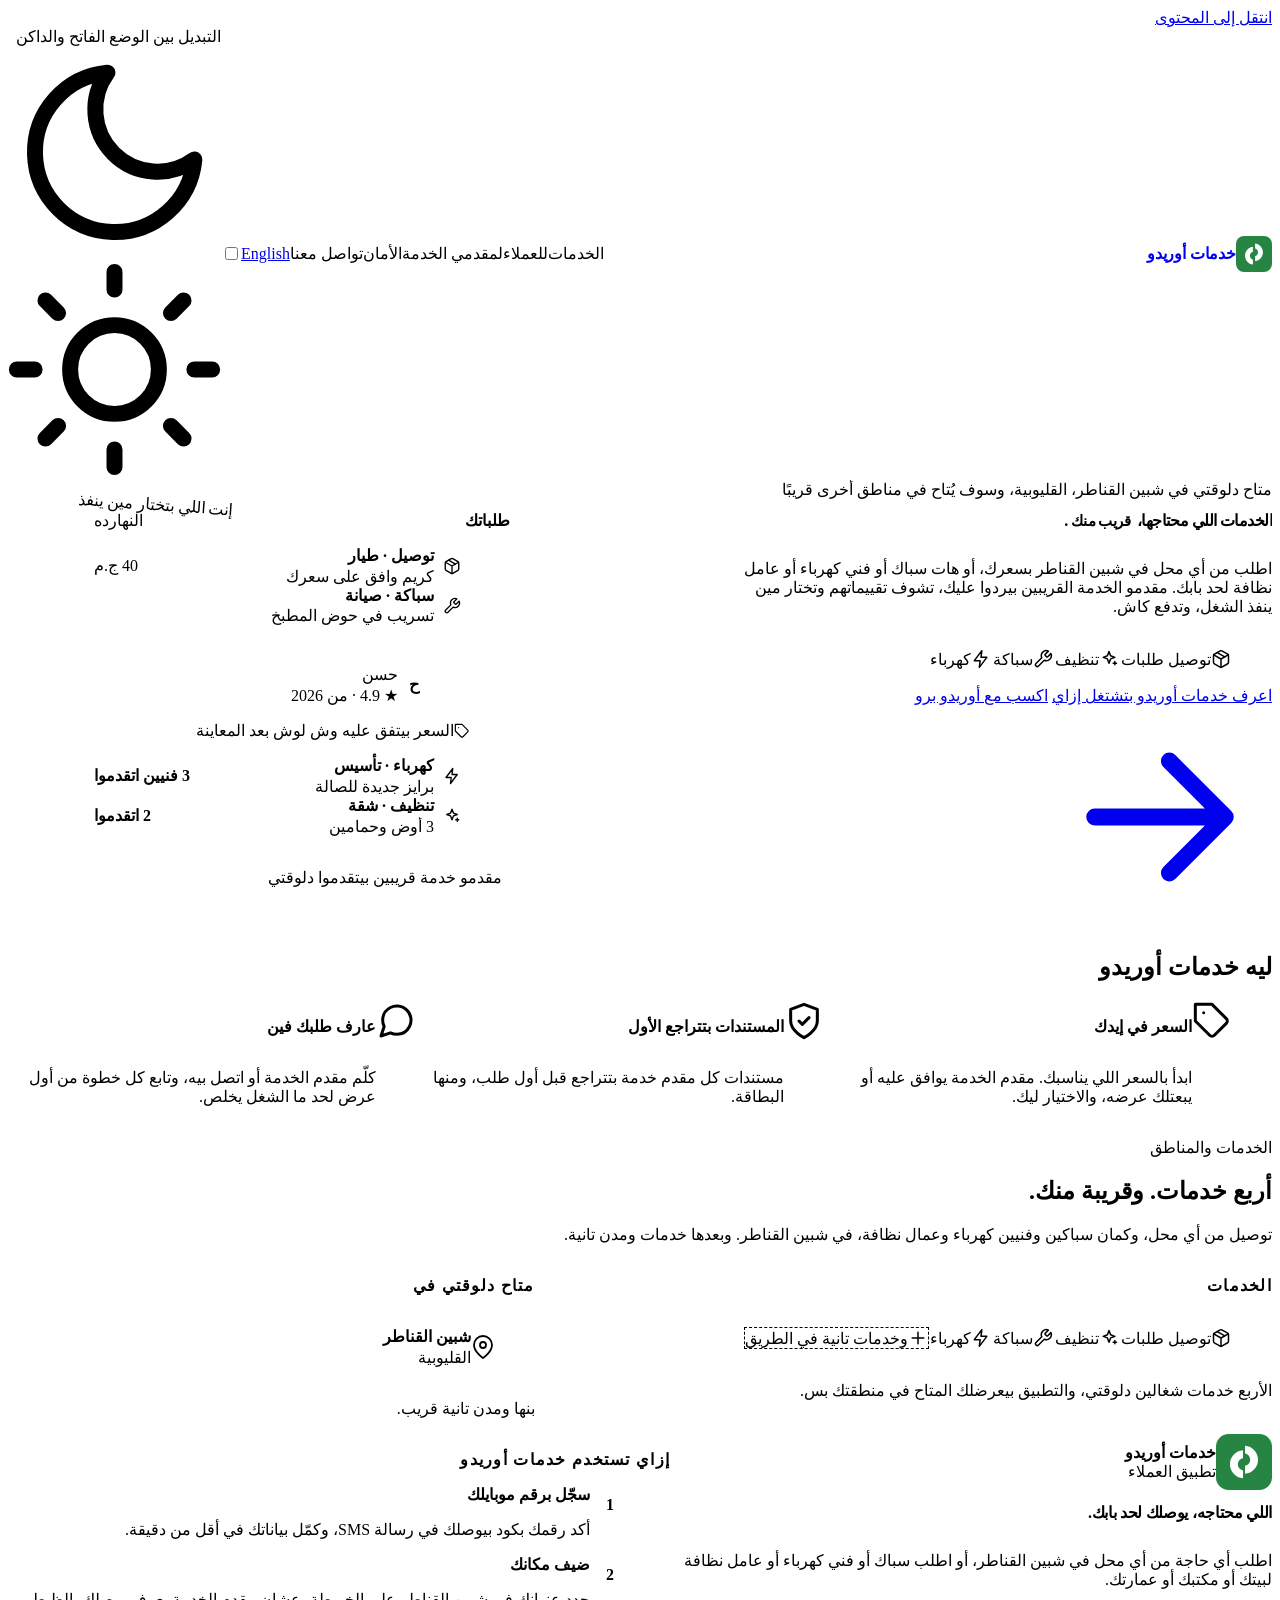
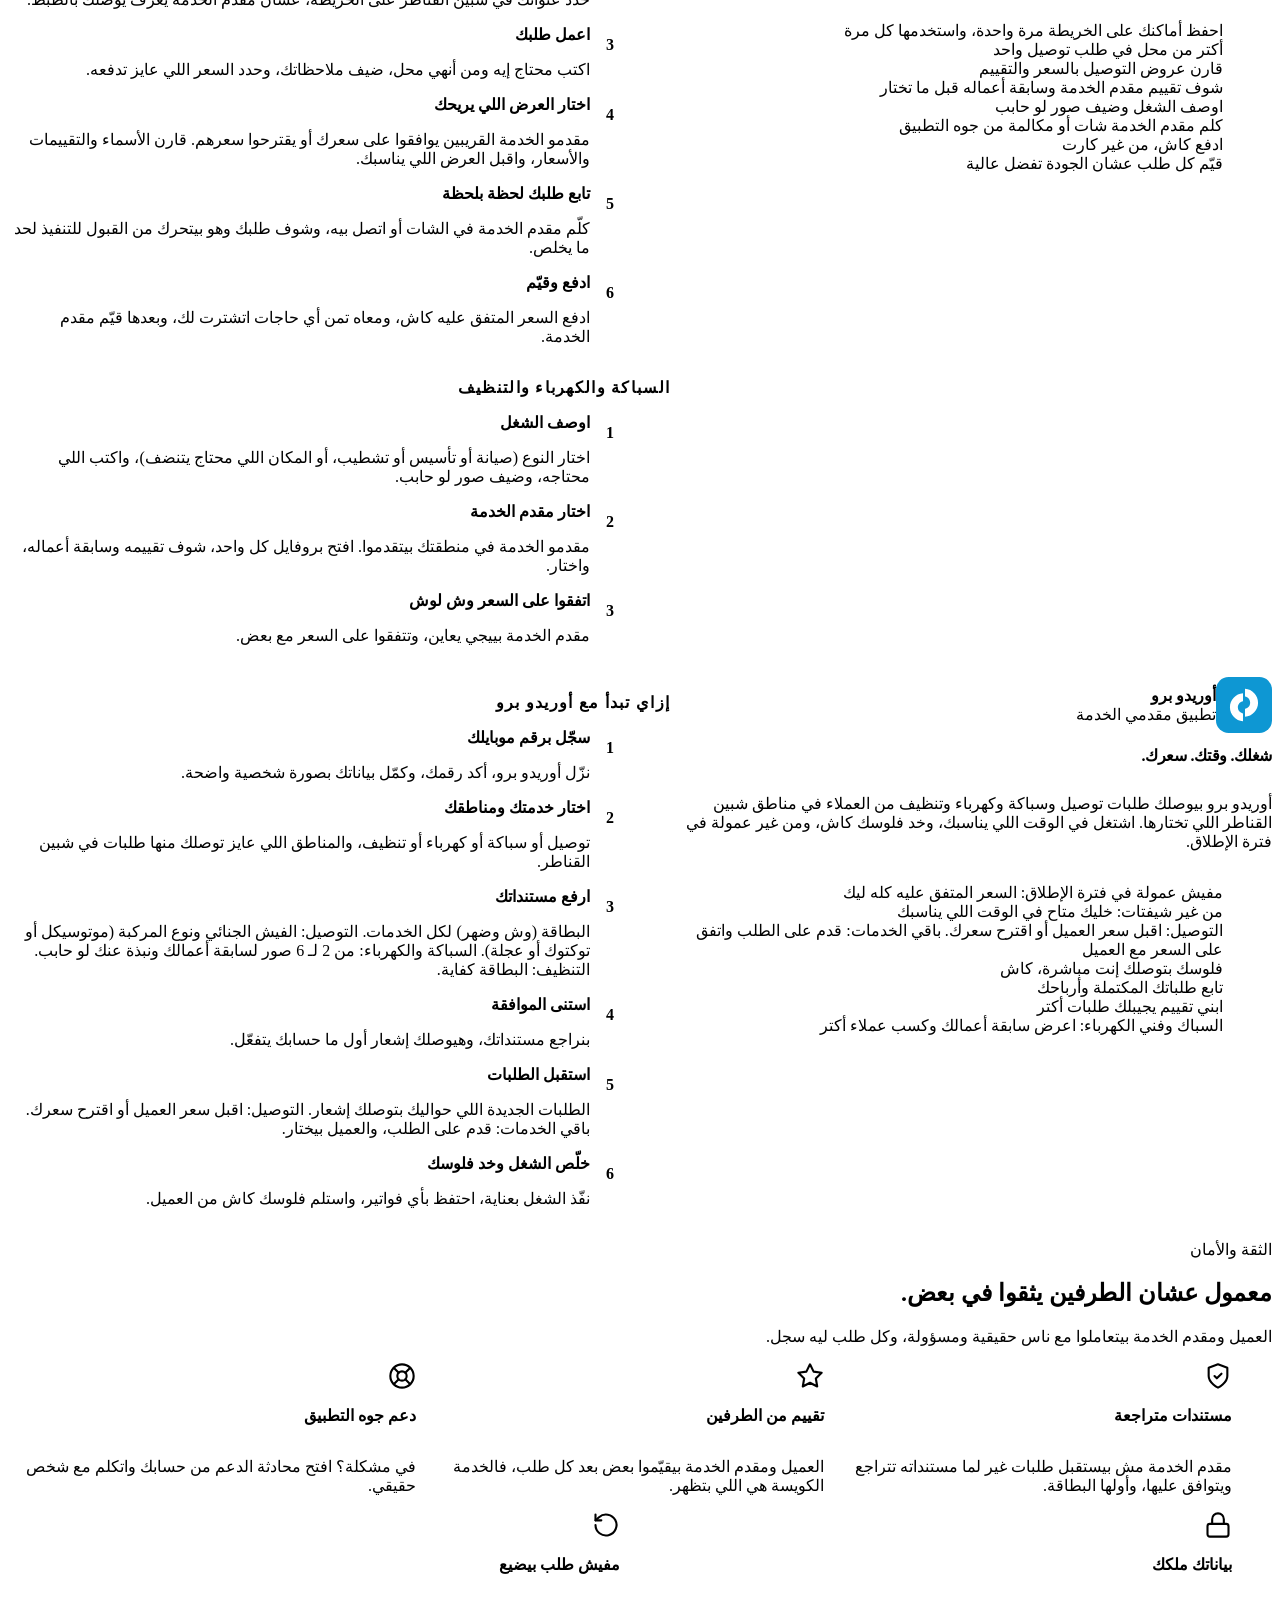
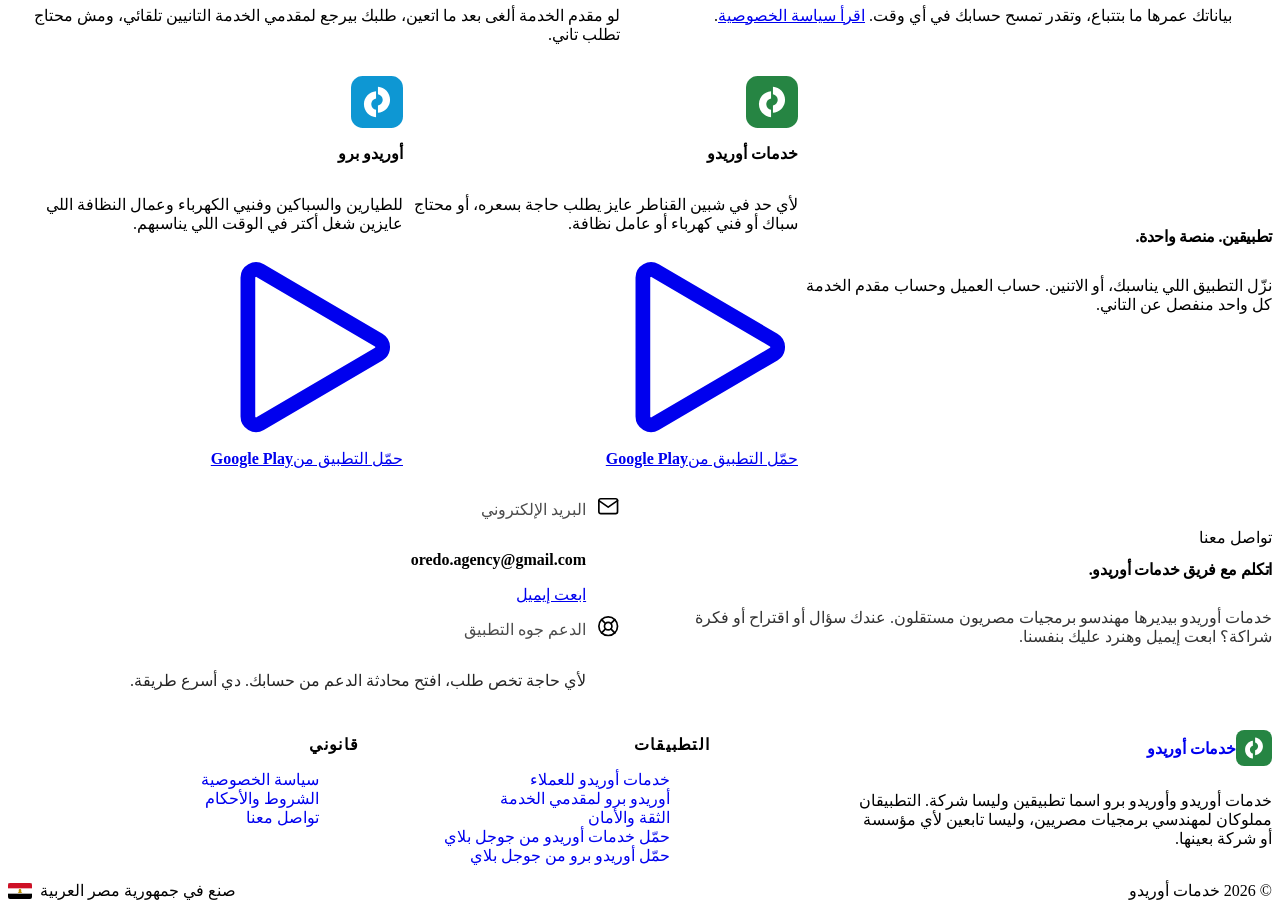
==== commit 571dc154: "Update website content to enhance service descriptions and user engagement. Revise hero section titl" ====
--- a/ar/index.html
+++ b/ar/index.html
@@ -126,8 +126,14 @@
       <div class="container hero__grid">
         <div class="hero__copy">
           <span class="eyebrow eyebrow--client">متاح دلوقتي في شبين القناطر، القليوبية، وسوف يُتاح في مناطق أخرى قريبًا</span>
-          <h1 class="hero__title" id="hero-title">توصيل طلبات في شبين القناطر، <span class="nowrap"><span class="price-tag">بسعرك</span>.</span></h1>
-          <p class="hero__lead">إنت اللي بتحدد السعر، والعروض بتجيلك. قول محتاج إيه من أي محل وعايز تدفع كام، قارن العروض، اختار، وادفع كاش. محتاج سباك أو فني كهرباء أو عامل نظافة؟ اوصف الشغل واختار مين ينفذه.</p>
+          <h1 class="hero__title" id="hero-title">الخدمات اللي محتاجها، <span class="nowrap"><span class="price-tag">قريب منك</span>.</span></h1>
+          <p class="hero__lead">اطلب من أي محل في شبين القناطر بسعرك، أو هات سباك أو فني كهرباء أو عامل نظافة لحد بابك. مقدمو الخدمة القريبين بيردوا عليك، تشوف تقييماتهم وتختار مين ينفذ الشغل، وتدفع كاش.</p>
+          <ul class="service-chips hero__services" aria-label="الخدمات المتاحة">
+            <li class="service-chip"><svg aria-hidden="true" viewBox="0 0 24 24" fill="none" stroke="currentColor" stroke-width="1.8" stroke-linecap="round" stroke-linejoin="round"><path d="M16.5 9.4 7.55 4.24"/><path d="M21 16V8a2 2 0 0 0-1-1.73l-7-4a2 2 0 0 0-2 0l-7 4A2 2 0 0 0 3 8v8a2 2 0 0 0 1 1.73l7 4a2 2 0 0 0 2 0l7-4A2 2 0 0 0 21 16z"/><path d="M3.27 6.96 12 12.01l8.73-5.05M12 22.08V12"/></svg>توصيل طلبات</li>
+            <li class="service-chip"><svg aria-hidden="true" viewBox="0 0 24 24" fill="none" stroke="currentColor" stroke-width="1.8" stroke-linecap="round" stroke-linejoin="round"><path d="M12 3l1.9 5.1L19 10l-5.1 1.9L12 17l-1.9-5.1L5 10l5.1-1.9z"/><path d="M19 15v4M17 17h4"/></svg>تنظيف</li>
+            <li class="service-chip"><svg aria-hidden="true" viewBox="0 0 24 24" fill="none" stroke="currentColor" stroke-width="1.8" stroke-linecap="round" stroke-linejoin="round"><path d="M14.7 6.3a1 1 0 0 0 0 1.4l1.6 1.6a1 1 0 0 0 1.4 0l3.77-3.77a6 6 0 0 1-7.94 7.94l-6.91 6.91a2.12 2.12 0 0 1-3-3l6.91-6.91a6 6 0 0 1 7.94-7.94l-3.76 3.76z"/></svg>سباكة</li>
+            <li class="service-chip"><svg aria-hidden="true" viewBox="0 0 24 24" fill="none" stroke="currentColor" stroke-width="1.8" stroke-linecap="round" stroke-linejoin="round"><path d="M13 2 4 14h7l-1 8 9-12h-7z"/></svg>كهرباء</li>
+          </ul>
           <div class="hero__actions">
             <a class="button button--client" href="#client">
               اعرف خدمات أوريدو بتشتغل إزاي
@@ -137,39 +143,50 @@
           </div>
         </div>
 
-        <figure class="offer-board" aria-label="مثال توضيحي لطلب على خدمات أوريدو بتوصله عروض">
-          <span class="offer-board__note" aria-hidden="true">إنت اللي بتحدد السعر</span>
+        <figure class="offer-board" aria-label="مثال توضيحي لطلبات على خدمات أوريدو: توصيل وسباكة وكهرباء وتنظيف">
+          <span class="offer-board__note" aria-hidden="true">إنت اللي بتختار مين ينفذ</span>
           <div class="offer-board__header">
-            <span class="offer-board__service">توصيل · طيار</span>
-            <span class="offer-board__id mono" dir="ltr">#OR-2417</span>
-          </div>
-          <ul class="offer-board__items">
-            <li><span>صيدلية</span><span>صنفين</span></li>
-            <li><span>فرن</span><span>عيش طازة</span></li>
-            <li><span>سوبر ماركت</span><span>5 أصناف</span></li>
-          </ul>
-          <div class="offer-board__budget">
-            <span class="offer-board__label">سعرك</span>
-            <span class="price-tag">40 ج.م</span>
-          </div>
-          <ol class="offer-list">
-            <li class="offer">
-              <span class="offer__avatar" aria-hidden="true">م</span>
-              <span><span class="offer__name">محمود</span><span class="offer__meta">★ 4.9 · توكتوك</span></span>
-              <span class="offer__price">45 ج.م</span>
-            </li>
-            <li class="offer offer--chosen">
-              <span class="offer__avatar" aria-hidden="true">ك</span>
-              <span><span class="offer__name">كريم</span><span class="offer__meta">★ 4.8 · وافق على سعرك</span></span>
-              <span class="offer__price">40 ج.م</span>
-            </li>
-            <li class="offer">
-              <span class="offer__avatar" aria-hidden="true">ي</span>
-              <span><span class="offer__name">يوسف</span><span class="offer__meta">★ 4.7 · عجلة</span></span>
-              <span class="offer__price">50 ج.م</span>
-            </li>
-          </ol>
-          <p class="offer-board__status"><span class="offer-board__pulse" aria-hidden="true"></span>بتوصلك عروض من مقدمي خدمة قريبين منك</p>
+            <span class="offer-board__service">طلباتك</span>
+            <span class="offer-board__id">النهارده</span>
+          </div>
+          <ul class="request-list">
+            <li class="request-row">
+              <span class="request-row__icon"><svg aria-hidden="true" viewBox="0 0 24 24" fill="none" stroke="currentColor" stroke-width="1.8" stroke-linecap="round" stroke-linejoin="round"><path d="M16.5 9.4 7.55 4.24"/><path d="M21 16V8a2 2 0 0 0-1-1.73l-7-4a2 2 0 0 0-2 0l-7 4A2 2 0 0 0 3 8v8a2 2 0 0 0 1 1.73l7 4a2 2 0 0 0 2 0l7-4A2 2 0 0 0 21 16z"/><path d="M3.27 6.96 12 12.01l8.73-5.05M12 22.08V12"/></svg></span>
+              <span><span class="request-row__title">توصيل · طيار</span><span class="request-row__meta">كريم وافق على سعرك</span></span>
+              <span class="price-tag">40 ج.م</span>
+            </li>
+            <li class="request-row request-row--open">
+              <div class="request-row__summary">
+                <span class="request-row__icon"><svg aria-hidden="true" viewBox="0 0 24 24" fill="none" stroke="currentColor" stroke-width="1.8" stroke-linecap="round" stroke-linejoin="round"><path d="M14.7 6.3a1 1 0 0 0 0 1.4l1.6 1.6a1 1 0 0 0 1.4 0l3.77-3.77a6 6 0 0 1-7.94 7.94l-6.91 6.91a2.12 2.12 0 0 1-3-3l6.91-6.91a6 6 0 0 1 7.94-7.94l-3.76 3.76z"/></svg></span>
+                <span><span class="request-row__title">سباكة · صيانة</span><span class="request-row__meta">تسريب في حوض المطبخ</span></span>
+                <span class="work-thumbs" aria-hidden="true"><span></span><span></span></span>
+              </div>
+              <ol class="offer-list">
+                <li class="offer">
+                  <span class="offer__avatar" aria-hidden="true">ع</span>
+                  <span><span class="offer__name">علي</span><span class="offer__meta">★ 4.7 · من 2026</span></span>
+                  <span class="work-thumbs" aria-hidden="true"><span></span><span></span><span></span></span>
+                </li>
+                <li class="offer offer--chosen">
+                  <span class="offer__avatar" aria-hidden="true">ح</span>
+                  <span><span class="offer__name">حسن</span><span class="offer__meta">★ 4.9 · من 2026</span></span>
+                  <span class="work-thumbs" aria-hidden="true"><span></span><span></span><span></span></span>
+                </li>
+              </ol>
+              <p class="request-row__note"><svg aria-hidden="true" viewBox="0 0 24 24" fill="none" stroke="currentColor" stroke-width="1.8" stroke-linecap="round" stroke-linejoin="round"><path d="M20.59 13.41l-7.17 7.17a2 2 0 0 1-2.83 0L2 12V2h10l8.59 8.59a2 2 0 0 1 0 2.82z"/><path d="M7 7h.01"/></svg>السعر بيتفق عليه وش لوش بعد المعاينة</p>
+            </li>
+            <li class="request-row">
+              <span class="request-row__icon"><svg aria-hidden="true" viewBox="0 0 24 24" fill="none" stroke="currentColor" stroke-width="1.8" stroke-linecap="round" stroke-linejoin="round"><path d="M13 2 4 14h7l-1 8 9-12h-7z"/></svg></span>
+              <span><span class="request-row__title">كهرباء · تأسيس</span><span class="request-row__meta">برايز جديدة للصالة</span></span>
+              <span class="request-row__status">3 فنيين اتقدموا</span>
+            </li>
+            <li class="request-row">
+              <span class="request-row__icon"><svg aria-hidden="true" viewBox="0 0 24 24" fill="none" stroke="currentColor" stroke-width="1.8" stroke-linecap="round" stroke-linejoin="round"><path d="M12 3l1.9 5.1L19 10l-5.1 1.9L12 17l-1.9-5.1L5 10l5.1-1.9z"/><path d="M19 15v4M17 17h4"/></svg></span>
+              <span><span class="request-row__title">تنظيف · شقة</span><span class="request-row__meta">3 أوض وحمامين</span></span>
+              <span class="request-row__status">2 اتقدموا</span>
+            </li>
+          </ul>
+          <p class="offer-board__status"><span class="offer-board__pulse" aria-hidden="true"></span>مقدمو خدمة قريبين بيتقدموا دلوقتي</p>
         </figure>
       </div>
     </section>
--- a/assets/css/home.css
+++ b/assets/css/home.css
@@ -50,6 +50,11 @@
   color: var(--color-ink-soft);
 }
 
+.hero__services .service-chip {
+  padding: var(--space-2) var(--space-4);
+  font-size: var(--text-sm);
+}
+
 .hero__actions {
   display: flex;
   flex-wrap: wrap;
@@ -86,39 +91,119 @@
   color: var(--color-ink-soft);
 }
 
-.offer-board__items {
+.request-list {
   display: grid;
   gap: var(--space-2);
-  padding: var(--space-4);
+  list-style: none;
+}
+
+.request-row,
+.request-row__summary {
+  display: grid;
+  grid-template-columns: auto minmax(0, 1fr) auto;
+  align-items: center;
+  gap: var(--space-3);
+}
+
+.request-row {
+  padding: var(--space-3);
   border-radius: var(--radius-md);
   background: var(--color-surface-muted);
   font-size: var(--text-sm);
-  list-style: none;
-}
-
-.offer-board__items li {
+}
+
+.request-row--open {
+  grid-template-columns: minmax(0, 1fr);
+  border: 1px solid var(--color-line);
+  background: transparent;
+}
+
+.request-row__icon {
+  display: grid;
+  place-items: center;
+  width: 2.25rem;
+  height: 2.25rem;
+  border-radius: 50%;
+  background: var(--color-client-tint);
+  color: var(--color-client);
+}
+
+.request-row__icon svg {
+  width: 1.125rem;
+  height: 1.125rem;
+}
+
+.request-row__title {
+  display: block;
+  font-weight: 600;
+  line-height: 1.3;
+}
+
+.request-row__meta {
+  display: block;
+  overflow: hidden;
+  font-size: var(--text-xs);
+  color: var(--color-ink-soft);
+  text-overflow: ellipsis;
+  white-space: nowrap;
+}
+
+.request-row__status {
+  padding: var(--space-1) var(--space-3);
+  border-radius: var(--radius-pill);
+  background: var(--color-pro-tint);
+  color: var(--color-pro);
+  font-size: var(--text-xs);
+  font-weight: 600;
+  white-space: nowrap;
+}
+
+.request-row__note {
   display: flex;
-  justify-content: space-between;
-  gap: var(--space-3);
-}
-
-.offer-board__items span:last-child {
-  color: var(--color-ink-soft);
-}
-
-.offer-board__budget {
+  align-items: center;
+  gap: var(--space-2);
+  font-size: var(--text-xs);
+  color: var(--color-ink-soft);
+}
+
+.request-row__note svg {
+  width: 1rem;
+  height: 1rem;
+  flex: none;
+  color: var(--color-price);
+}
+
+.work-thumbs {
   display: flex;
-  justify-content: space-between;
-  align-items: center;
-  font-size: var(--text-sm);
-}
-
-.offer-board__label {
-  font-size: var(--text-xs);
-  font-weight: 600;
-  letter-spacing: 0.06em;
-  text-transform: uppercase;
-  color: var(--color-ink-soft);
+  gap: var(--space-1);
+}
+
+.work-thumbs span {
+  width: 1.5rem;
+  height: 1.5rem;
+  border-radius: 0.375rem;
+  background: linear-gradient(135deg, color-mix(in srgb, var(--color-pro) 55%, transparent), color-mix(in srgb, var(--color-client) 30%, transparent));
+}
+
+.work-thumbs span:nth-child(2) {
+  background: linear-gradient(200deg, color-mix(in srgb, var(--color-client) 55%, transparent), color-mix(in srgb, var(--color-price) 30%, transparent));
+}
+
+.work-thumbs span:nth-child(3) {
+  background: linear-gradient(60deg, color-mix(in srgb, var(--color-price) 50%, transparent), color-mix(in srgb, var(--color-pro) 30%, transparent));
+}
+
+.request-row--open .offer {
+  padding: var(--space-2) var(--space-3);
+}
+
+.request-row--open .offer__avatar {
+  width: 2rem;
+  height: 2rem;
+}
+
+.request-row--open .offer__meta {
+  white-space: nowrap;
 }
 
 .offer-list {
@@ -174,22 +259,11 @@
   color: var(--color-ink-soft);
 }
 
-.offer__price {
-  font-family: var(--font-mono);
-  font-weight: 600;
-}
-
 .offer.offer--chosen {
   animation-name: offer-arrive, offer-choose;
   animation-duration: 0.6s, 0.5s;
   animation-delay: 1.5s, 3.6s;
   animation-fill-mode: forwards, forwards;
-}
-
-.offer--chosen .offer__price {
-  animation: price-highlight 0.5s 3.6s forwards;
-  padding: 0.1em 0.5em;
-  border-radius: var(--radius-sm);
 }
 
 .offer-board__status {
@@ -237,13 +311,6 @@
   to {
     border-color: var(--color-client);
     background: var(--color-client-tint);
-  }
-}
-
-@keyframes price-highlight {
-  to {
-    background: var(--color-price);
-    color: var(--color-on-price);
   }
 }
 
@@ -771,8 +838,7 @@
 
 @media (prefers-reduced-motion: reduce) {
   .offer,
-  .offer.offer--chosen,
-  .offer--chosen .offer__price {
+  .offer.offer--chosen {
     animation-delay: 0s !important;
   }
 }
@@ -825,6 +891,27 @@
     inset-inline-end: 0.5rem;
   }
 
+  .offer-board {
+    padding: var(--space-4);
+  }
+
+  .request-row:not(.request-row--open) {
+    grid-template-columns: auto minmax(0, 1fr);
+  }
+
+  .request-row:not(.request-row--open) > :last-child {
+    grid-column: 2;
+    justify-self: start;
+  }
+
+  .request-row__summary {
+    grid-template-columns: auto minmax(0, 1fr);
+  }
+
+  .request-row__summary .work-thumbs {
+    display: none;
+  }
+
   .trust__grid,
   .download__panel {
     grid-template-columns: 1fr;
